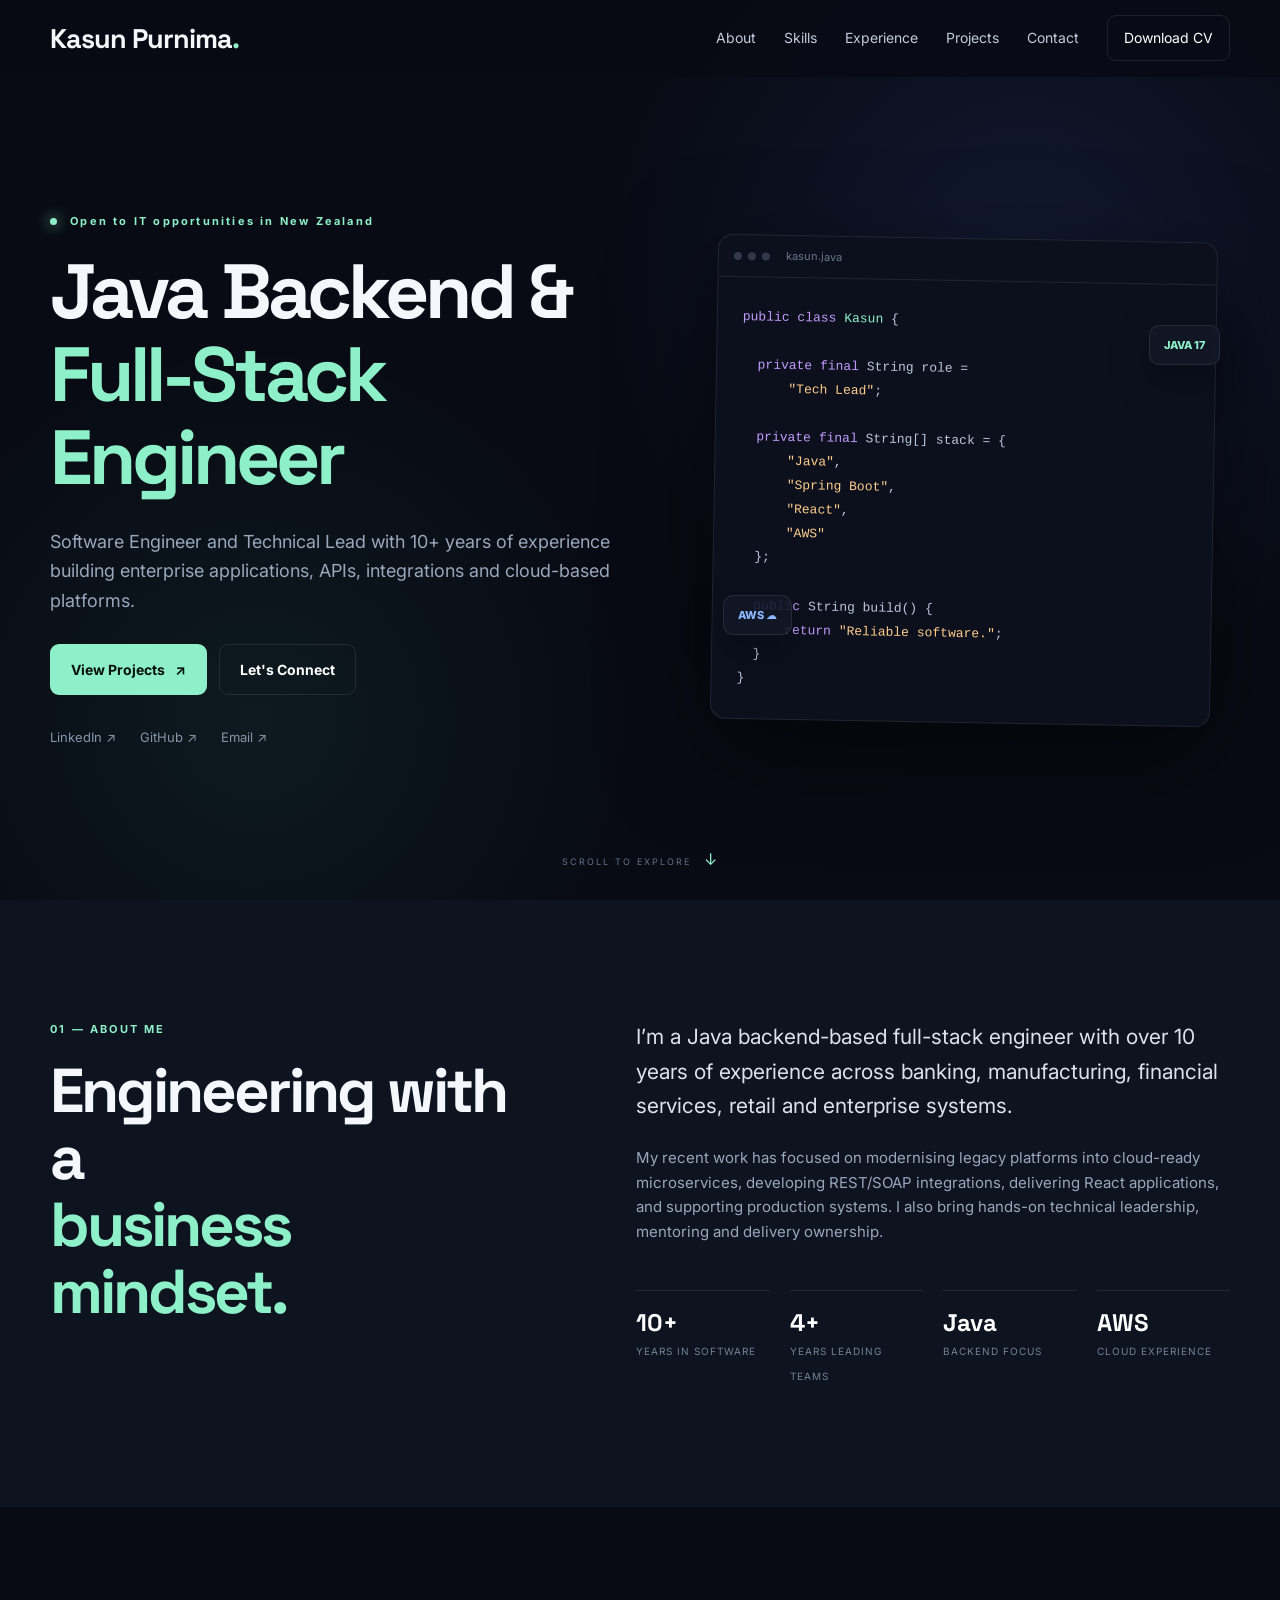
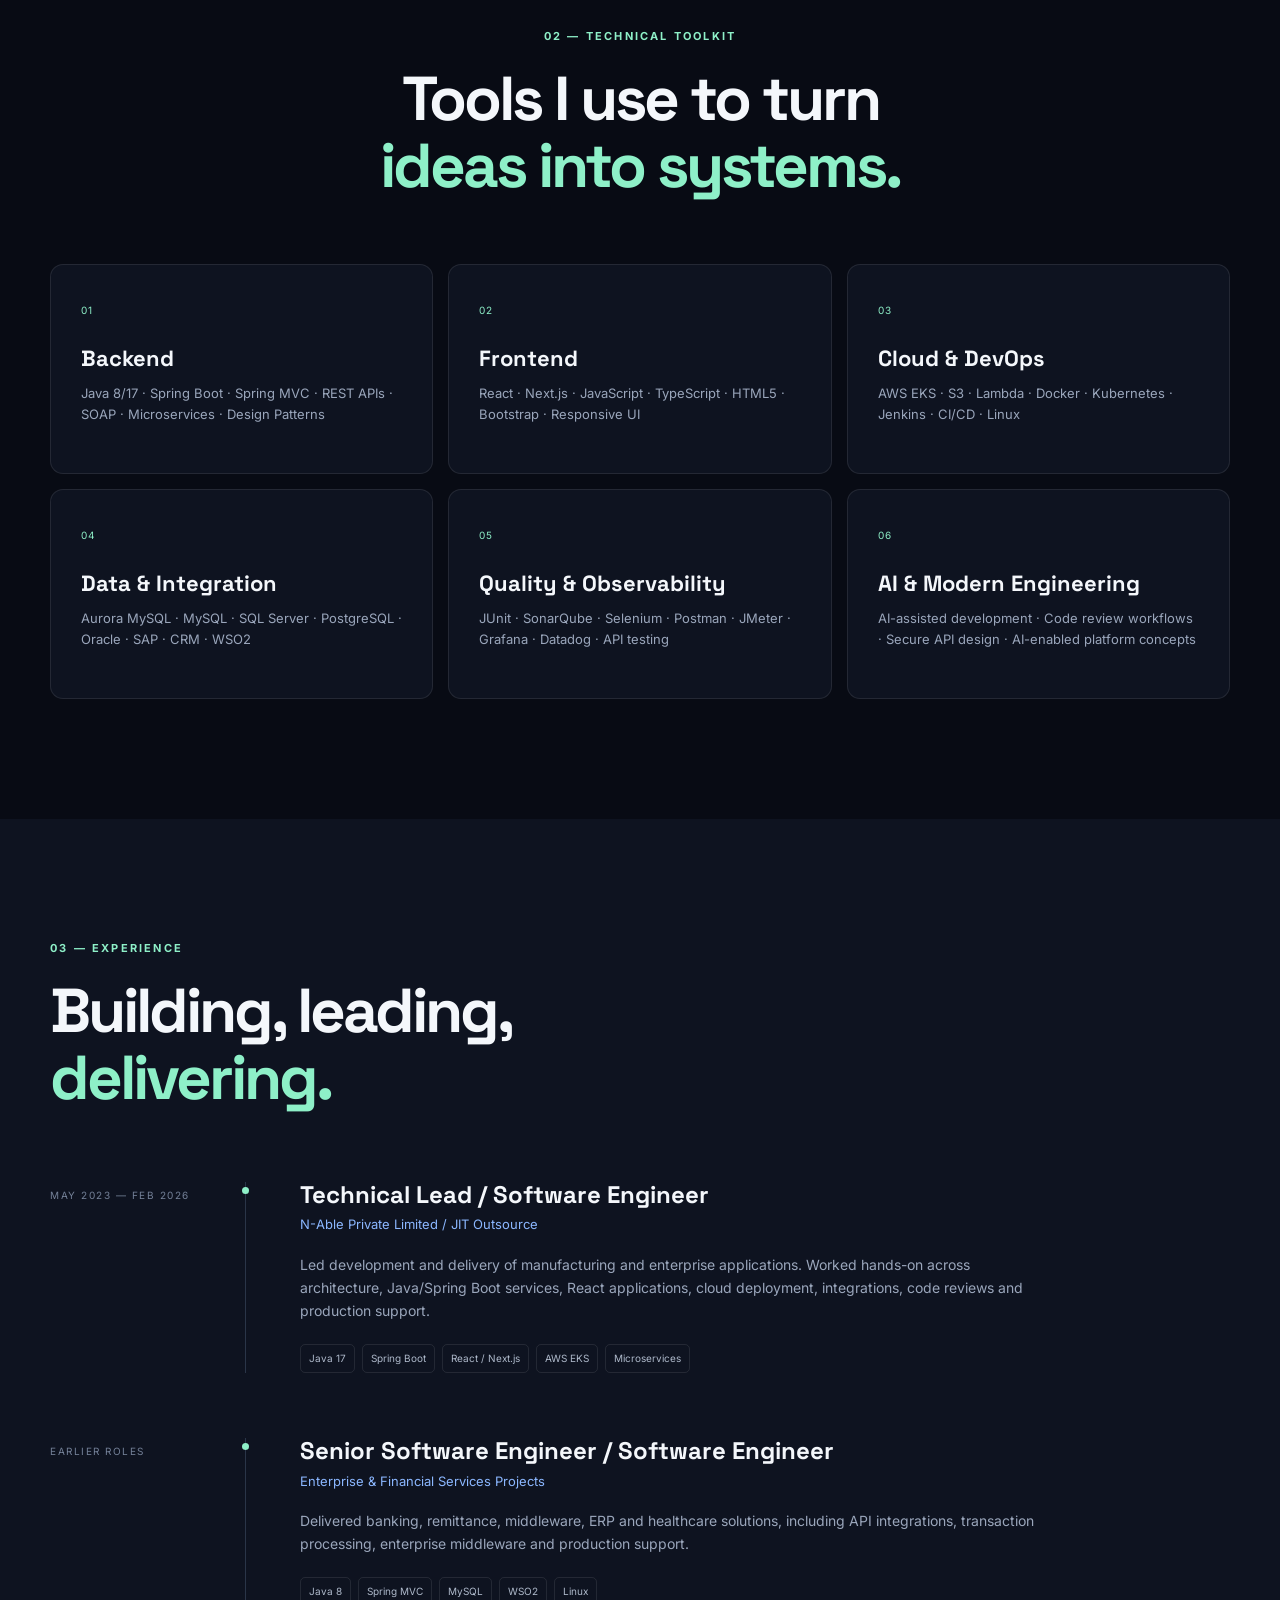
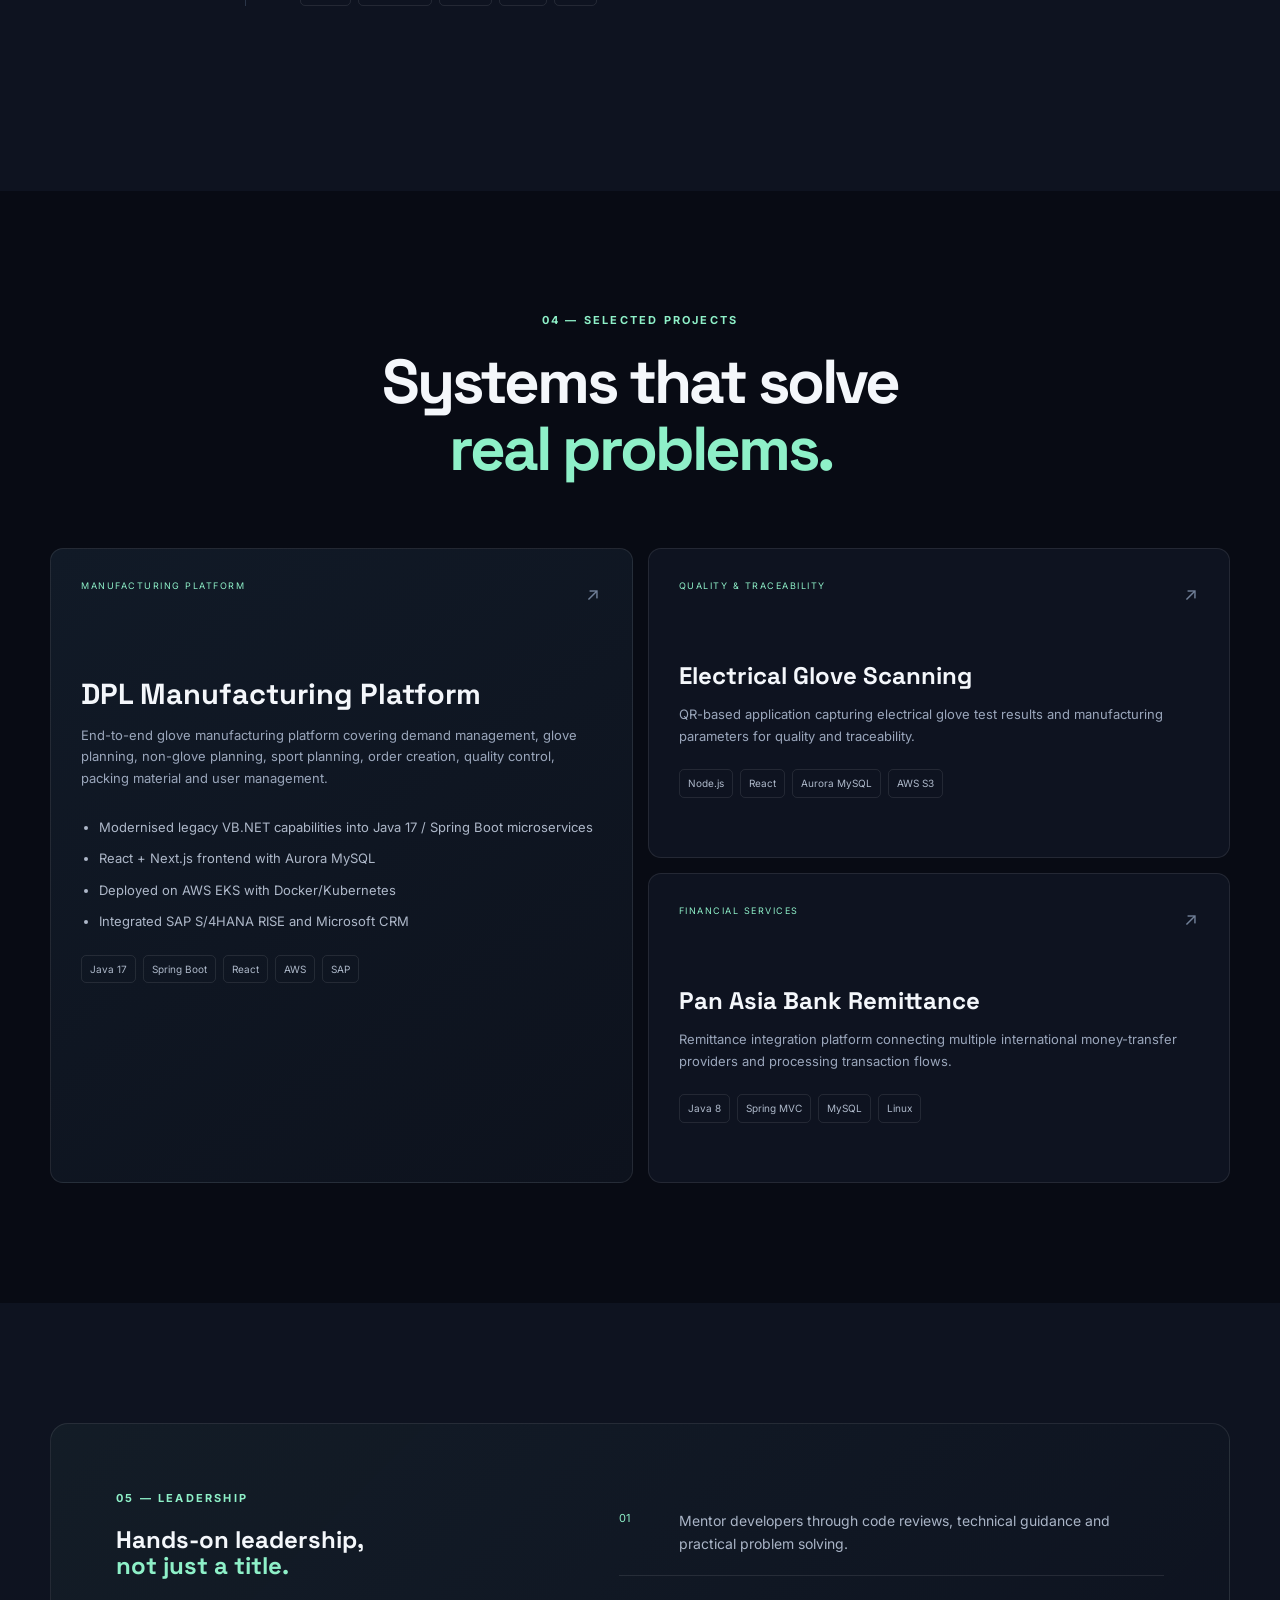
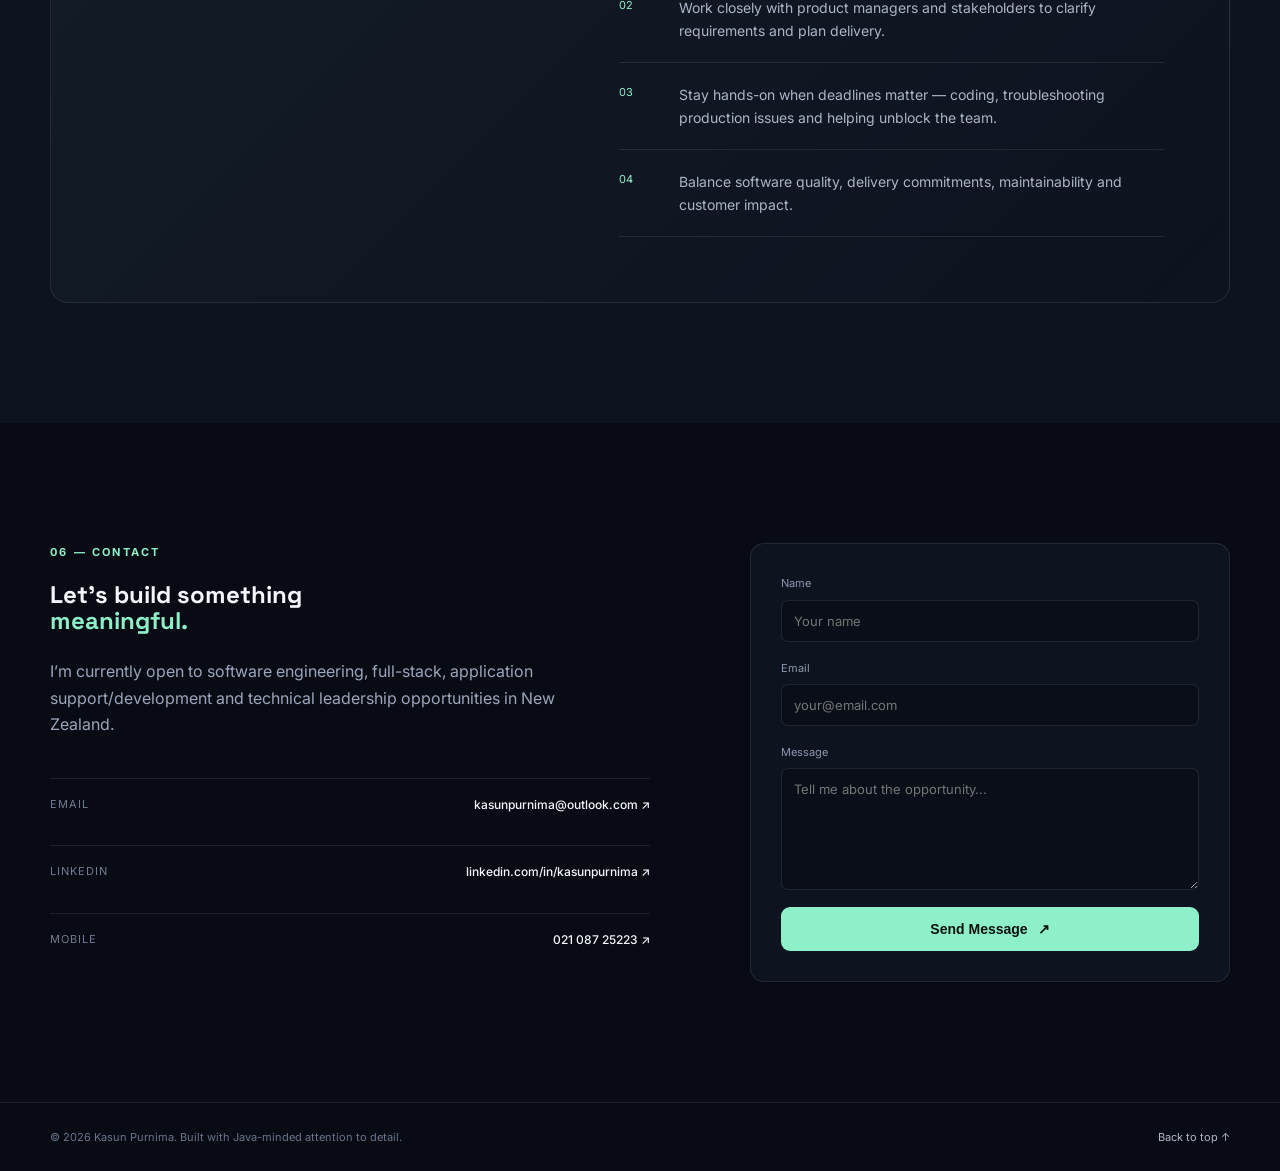
==== index.html @ 8b1c55a2 "Add files via upload" ====
<!DOCTYPE html>
<html lang="en">
<head>
  <meta charset="UTF-8">
  <meta name="viewport" content="width=device-width, initial-scale=1.0">
  <meta name="description" content="Kasun Purnima — Java Backend & Full-Stack Engineer and Technical Lead.">
  <meta name="theme-color" content="#0b1020">
  <title>Kasun Purnima | Java Backend & Full-Stack Engineer</title>
  <link rel="preconnect" href="https://fonts.googleapis.com">
  <link rel="preconnect" href="https://fonts.gstatic.com" crossorigin>
  <link href="https://fonts.googleapis.com/css2?family=Inter:wght@400;500;600;700;800&family=Space+Grotesk:wght@500;600;700&display=swap" rel="stylesheet">
  <link rel="stylesheet" href="style.css">
</head>
<body>
  <header class="site-header" id="top">
    <nav class="nav container">
      <a class="brand" href="#top">Kasun Purnima<span>.</span></a>
      <button class="menu-toggle" aria-label="Toggle navigation" aria-expanded="false">
        <span></span><span></span><span></span>
      </button>
      <div class="nav-links">
        <a href="#about">About</a>
        <a href="#skills">Skills</a>
        <a href="#experience">Experience</a>
        <a href="#projects">Projects</a>
        <a href="#contact">Contact</a>
        <a class="nav-cta" href="assets/Kasun-Purnima-CV.pdf" download>Download CV</a>
      </div>
    </nav>
  </header>

  <main>
    <section class="hero">
      <div class="hero-grid container">
        <div class="hero-copy reveal">
          <p class="eyebrow"><span class="status-dot"></span> Open to IT opportunities in New Zealand</p>
          <h1>Java Backend &amp;<br><span>Full-Stack Engineer</span></h1>
          <p class="hero-text">
            Software Engineer and Technical Lead with 10+ years of experience building
            enterprise applications, APIs, integrations and cloud-based platforms.
          </p>
          <div class="hero-actions">
            <a class="btn btn-primary" href="#projects">View Projects <span>↗</span></a>
            <a class="btn btn-secondary" href="#contact">Let's Connect</a>
          </div>
          <div class="hero-links">
            <a href="https://www.linkedin.com/in/kasunpurnima/" target="_blank" rel="noreferrer">LinkedIn ↗</a>
            <a href="https://github.com/" target="_blank" rel="noreferrer">GitHub ↗</a>
            <a href="mailto:YOUR_EMAIL@example.com">Email ↗</a>
          </div>
        </div>

        <div class="hero-card reveal">
          <div class="orb orb-one"></div><div class="orb orb-two"></div>
          <div class="code-window">
            <div class="window-bar"><i></i><i></i><i></i><span>kasun.java</span></div>
            <pre><code><span class="kw">public class</span> <span class="type">Kasun</span> {

  <span class="kw">private final</span> String role =
      <span class="str">"Tech Lead"</span>;

  <span class="kw">private final</span> String[] stack = {
      <span class="str">"Java"</span>,
      <span class="str">"Spring Boot"</span>,
      <span class="str">"React"</span>,
      <span class="str">"AWS"</span>
  };

  <span class="kw">public</span> String build() {
      <span class="kw">return</span> <span class="str">"Reliable software."</span>;
  }
}</code></pre>
          </div>
          <div class="floating-badge badge-java">JAVA 17</div>
          <div class="floating-badge badge-cloud">AWS ☁</div>
        </div>
      </div>
      <div class="scroll-hint">SCROLL TO EXPLORE <span>↓</span></div>
    </section>

    <section class="section about" id="about">
      <div class="container two-col">
        <div class="section-heading reveal">
          <p class="eyebrow">01 — ABOUT ME</p>
          <h2>Engineering with a<br><em>business mindset.</em></h2>
        </div>
        <div class="about-content reveal">
          <p class="lead">
            I’m a Java backend-based full-stack engineer with over 10 years of experience
            across banking, manufacturing, financial services, retail and enterprise systems.
          </p>
          <p>
            My recent work has focused on modernising legacy platforms into cloud-ready
            microservices, developing REST/SOAP integrations, delivering React applications,
            and supporting production systems. I also bring hands-on technical leadership,
            mentoring and delivery ownership.
          </p>
          <div class="stats">
            <div><strong>10+</strong><span>Years in Software</span></div>
            <div><strong>4+</strong><span>Years Leading Teams</span></div>
            <div><strong>Java</strong><span>Backend Focus</span></div>
            <div><strong>AWS</strong><span>Cloud Experience</span></div>
          </div>
        </div>
      </div>
    </section>

    <section class="section skills" id="skills">
      <div class="container">
        <div class="section-heading center reveal">
          <p class="eyebrow">02 — TECHNICAL TOOLKIT</p>
          <h2>Tools I use to turn<br><em>ideas into systems.</em></h2>
        </div>
        <div class="skill-grid">
          <article class="skill-card reveal"><span class="skill-number">01</span><h3>Backend</h3><p>Java 8/17 · Spring Boot · Spring MVC · REST APIs · SOAP · Microservices · Design Patterns</p></article>
          <article class="skill-card reveal"><span class="skill-number">02</span><h3>Frontend</h3><p>React · Next.js · JavaScript · TypeScript · HTML5 · Bootstrap · Responsive UI</p></article>
          <article class="skill-card reveal"><span class="skill-number">03</span><h3>Cloud &amp; DevOps</h3><p>AWS EKS · S3 · Lambda · Docker · Kubernetes · Jenkins · CI/CD · Linux</p></article>
          <article class="skill-card reveal"><span class="skill-number">04</span><h3>Data &amp; Integration</h3><p>Aurora MySQL · MySQL · SQL Server · PostgreSQL · Oracle · SAP · CRM · WSO2</p></article>
          <article class="skill-card reveal"><span class="skill-number">05</span><h3>Quality &amp; Observability</h3><p>JUnit · SonarQube · Selenium · Postman · JMeter · Grafana · Datadog · API testing</p></article>
          <article class="skill-card reveal"><span class="skill-number">06</span><h3>AI &amp; Modern Engineering</h3><p>AI-assisted development · Code review workflows · Secure API design · AI-enabled platform concepts</p></article>
        </div>
      </div>
    </section>

    <section class="section experience" id="experience">
      <div class="container">
        <div class="section-heading reveal">
          <p class="eyebrow">03 — EXPERIENCE</p>
          <h2>Building, leading,<br><em>delivering.</em></h2>
        </div>
        <div class="timeline">
          <article class="timeline-item reveal">
            <div class="timeline-date">MAY 2023 — FEB 2026</div>
            <div class="timeline-line"><span></span></div>
            <div class="timeline-body">
              <h3>Technical Lead / Software Engineer</h3><p class="company">N-Able Private Limited / JIT Outsource</p>
              <p>Led development and delivery of manufacturing and enterprise applications. Worked hands-on across architecture, Java/Spring Boot services, React applications, cloud deployment, integrations, code reviews and production support.</p>
              <div class="tags"><span>Java 17</span><span>Spring Boot</span><span>React / Next.js</span><span>AWS EKS</span><span>Microservices</span></div>
            </div>
          </article>
          <article class="timeline-item reveal">
            <div class="timeline-date">EARLIER ROLES</div>
            <div class="timeline-line"><span></span></div>
            <div class="timeline-body">
              <h3>Senior Software Engineer / Software Engineer</h3><p class="company">Enterprise &amp; Financial Services Projects</p>
              <p>Delivered banking, remittance, middleware, ERP and healthcare solutions, including API integrations, transaction processing, enterprise middleware and production support.</p>
              <div class="tags"><span>Java 8</span><span>Spring MVC</span><span>MySQL</span><span>WSO2</span><span>Linux</span></div>
            </div>
          </article>
        </div>
      </div>
    </section>

    <section class="section projects" id="projects">
      <div class="container">
        <div class="section-heading center reveal">
          <p class="eyebrow">04 — SELECTED PROJECTS</p>
          <h2>Systems that solve<br><em>real problems.</em></h2>
        </div>
        <div class="project-grid">
          <article class="project-card featured reveal">
            <div class="project-top"><span class="project-type">MANUFACTURING PLATFORM</span><span class="project-arrow">↗</span></div>
            <h3>DPL Manufacturing Platform</h3>
            <p>End-to-end glove manufacturing platform covering demand management, glove planning, non-glove planning, sport planning, order creation, quality control, packing material and user management.</p>
            <ul><li>Modernised legacy VB.NET capabilities into Java 17 / Spring Boot microservices</li><li>React + Next.js frontend with Aurora MySQL</li><li>Deployed on AWS EKS with Docker/Kubernetes</li><li>Integrated SAP S/4HANA RISE and Microsoft CRM</li></ul>
            <div class="tags"><span>Java 17</span><span>Spring Boot</span><span>React</span><span>AWS</span><span>SAP</span></div>
          </article>
         <article class="project-card reveal">
            <div class="project-top"><span class="project-type">QUALITY &amp; TRACEABILITY</span><span class="project-arrow">↗</span></div>
            <h3>Electrical Glove Scanning</h3>
            <p>QR-based application capturing electrical glove test results and manufacturing parameters for quality and traceability.</p>
            <div class="tags"><span>Node.js</span><span>React</span><span>Aurora MySQL</span><span>AWS S3</span></div>
          </article>
          <article class="project-card reveal">
            <div class="project-top"><span class="project-type">FINANCIAL SERVICES</span><span class="project-arrow">↗</span></div>
            <h3>Pan Asia Bank Remittance</h3>
            <p>Remittance integration platform connecting multiple international money-transfer providers and processing transaction flows.</p>
            <div class="tags"><span>Java 8</span><span>Spring MVC</span><span>MySQL</span><span>Linux</span></div>
          </article>
          
        </div>
      </div>
    </section>

    <section class="section leadership">
      <div class="container leadership-box reveal">
        <div><p class="eyebrow">05 — LEADERSHIP</p><h2>Hands-on leadership,<br><em>not just a title.</em></h2></div>
        <div class="leadership-list">
          <div><span>01</span><p>Mentor developers through code reviews, technical guidance and practical problem solving.</p></div>
          <div><span>02</span><p>Work closely with product managers and stakeholders to clarify requirements and plan delivery.</p></div>
          <div><span>03</span><p>Stay hands-on when deadlines matter — coding, troubleshooting production issues and helping unblock the team.</p></div>
          <div><span>04</span><p>Balance software quality, delivery commitments, maintainability and customer impact.</p></div>
        </div>
      </div>
    </section>

    <section class="section contact" id="contact">
      <div class="container contact-grid">
        <div class="contact-copy reveal">
          <p class="eyebrow">06 — CONTACT</p>
          <h2>Let’s build something<br><em>meaningful.</em></h2>
          <p>I’m currently open to software engineering, full-stack, application support/development and technical leadership opportunities in New Zealand.</p>
          <div class="contact-links">
            <a href="mailto:YOUR_EMAIL@example.com"><span>Email</span><strong>kasunpurnima@outlook.com ↗</strong></a>
            <a href="https://www.linkedin.com/in/kasunpurnima/" target="_blank" rel="noreferrer"><span>LinkedIn</span><strong>linkedin.com/in/kasunpurnima ↗</strong></a>
          <a href="tel:+642108725223" rel="noreferrer">
  <span>Mobile</span>
  <strong>021 087 25223 ↗</strong>
</a>
          </div>
        </div>
        <form class="contact-form reveal" action="mailto:YOUR_EMAIL@example.com" method="post" enctype="text/plain">
          <label>Name<input type="text" name="name" placeholder="Your name" required></label>
          <label>Email<input type="email" name="email" placeholder="your@email.com" required></label>
          <label>Message<textarea name="message" rows="6" placeholder="Tell me about the opportunity..." required></textarea></label>
          <button class="btn btn-primary" type="submit">Send Message <span>↗</span></button>
        </form>
      </div>
    </section>
  </main>

  <footer>
    <div class="container footer-inner">
      <p>© <span id="year"></span> Kasun Purnima. Built with Java-minded attention to detail.</p>
      <a href="#top">Back to top ↑</a>
    </div>
  </footer>
  <script src="script.js"></script>
</body>
</html>
---- style.css ----
*{box-sizing:border-box;margin:0;padding:0}
:root{--bg:#080b14;--surface:#0e1320;--surface2:#121827;--text:#f4f7fb;--muted:#9aa6bb;--line:rgba(255,255,255,.09);--accent:#8ef0c8;--accent2:#8bb7ff;--max:1180px}
html{scroll-behavior:smooth}
body{font-family:Inter,system-ui,sans-serif;background:var(--bg);color:var(--text);line-height:1.65}
a{color:inherit;text-decoration:none}.container{width:min(var(--max),calc(100% - 48px));margin:auto}
.site-header{position:fixed;top:0;width:100%;z-index:50;background:rgba(8,11,20,.78);backdrop-filter:blur(18px);border-bottom:1px solid transparent;transition:.3s}
.site-header.scrolled{border-color:var(--line)}
.nav{height:76px;display:flex;align-items:center;justify-content:space-between}.brand{font:700 27px "Space Grotesk";letter-spacing:-1px}.brand span{color:var(--accent)}
.nav-links{display:flex;gap:28px;align-items:center;font-size:14px;color:#c4ccda}.nav-links a{transition:.2s}.nav-links a:hover{color:var(--accent)}
.nav-cta{padding:10px 16px;border:1px solid var(--line);border-radius:9px!important;color:#fff!important}.nav-cta:hover{border-color:var(--accent);background:rgba(142,240,200,.07)}
.menu-toggle{display:none;background:none;border:0}.menu-toggle span{display:block;width:25px;height:2px;background:#fff;margin:5px}
.hero{min-height:100vh;display:flex;align-items:center;padding:130px 0 70px;position:relative;overflow:hidden;background:radial-gradient(circle at 80% 30%,rgba(85,125,255,.12),transparent 35%),radial-gradient(circle at 20% 80%,rgba(80,230,180,.07),transparent 30%)}
.hero-grid{display:grid;grid-template-columns:1.05fr .95fr;gap:60px;align-items:center}.eyebrow{font-size:11px;font-weight:700;letter-spacing:2.2px;color:var(--accent);margin-bottom:20px}.status-dot{display:inline-block;width:7px;height:7px;background:var(--accent);border-radius:50%;margin-right:8px;box-shadow:0 0 14px var(--accent)}
h1,h2,h3{font-family:"Space Grotesk",sans-serif;line-height:1.08}h1{font-size:clamp(45px,6vw,78px);letter-spacing:-4px}h1 span,h2 em{font-style:normal;color:var(--accent)}
.hero-text{font-size:18px;color:var(--muted);max-width:650px;margin:28px 0}.hero-actions{display:flex;gap:12px;flex-wrap:wrap}.btn{display:inline-flex;align-items:center;justify-content:center;gap:10px;padding:13px 20px;border-radius:9px;font-weight:700;font-size:14px;border:1px solid transparent;cursor:pointer}.btn-primary{background:var(--accent);color:#07110e}.btn-primary:hover{transform:translateY(-2px);box-shadow:0 10px 35px rgba(142,240,200,.16)}.btn-secondary{border-color:var(--line);color:#fff}.btn-secondary:hover{border-color:#63718a}.hero-links{display:flex;gap:24px;margin-top:32px;font-size:13px;color:#8793a8}.hero-links a:hover{color:var(--accent)}
.hero-card{height:520px;position:relative;display:flex;align-items:center;justify-content:center}.code-window{width:min(500px,100%);background:#0b101c;border:1px solid var(--line);border-radius:15px;box-shadow:0 30px 100px rgba(0,0,0,.5);overflow:hidden;transform:rotate(1deg)}.window-bar{height:42px;border-bottom:1px solid var(--line);display:flex;align-items:center;padding:0 15px;gap:6px;color:#68758c;font-size:11px}.window-bar i{width:8px;height:8px;border-radius:50%;background:#30394b}.window-bar span{margin-left:10px}.code-window pre{padding:28px 25px;overflow:auto;font:13px/1.85 "SFMono-Regular",Consolas,monospace;color:#bbc7d9}.kw{color:#c49aff}.type{color:#8ef0c8}.str{color:#ffcc8b}.floating-badge{position:absolute;background:rgba(18,24,39,.9);border:1px solid var(--line);padding:10px 14px;border-radius:10px;font-size:11px;font-weight:800;box-shadow:0 15px 40px rgba(0,0,0,.3)}.badge-java{top:105px;right:10px;color:var(--accent)}.badge-cloud{bottom:105px;left:25px;color:var(--accent2)}
.scroll-hint{position:absolute;bottom:28px;left:50%;transform:translateX(-50%);font-size:9px;letter-spacing:2px;color:#647087}.scroll-hint span{color:var(--accent);font-size:16px;margin-left:8px}
.section{padding:120px 0}.about{background:var(--surface)}.two-col{display:grid;grid-template-columns:.9fr 1.1fr;gap:100px}.section-heading h2{font-size:clamp(38px,5vw,62px);letter-spacing:-3px}.section-heading h2 em{color:var(--accent)}.center{text-align:center;margin-bottom:65px}.about-content{color:var(--muted);font-size:15px}.about-content .lead{font-size:21px;color:#dce2ec;margin-bottom:22px}.stats{display:grid;grid-template-columns:repeat(4,1fr);gap:20px;margin-top:45px}.stats div{border-top:1px solid var(--line);padding-top:16px}.stats strong{display:block;color:#fff;font:700 24px "Space Grotesk"}.stats span{font-size:10px;text-transform:uppercase;letter-spacing:1px;color:#738096}
.skill-grid{display:grid;grid-template-columns:repeat(3,1fr);gap:15px}.skill-card{background:var(--surface);border:1px solid var(--line);border-radius:13px;padding:30px;min-height:210px;transition:.3s}.skill-card:hover{transform:translateY(-5px);border-color:rgba(142,240,200,.3)}.skill-number{font-size:10px;color:var(--accent);letter-spacing:1px}.skill-card h3{font-size:22px;margin:25px 0 12px}.skill-card p{font-size:13px;color:var(--muted)}
.experience{background:var(--surface)}.timeline{margin-top:70px}.timeline-item{display:grid;grid-template-columns:170px 30px 1fr;gap:25px;padding-bottom:65px}.timeline-date{font-size:10px;letter-spacing:1.5px;color:#748198;padding-top:5px}.timeline-line{border-left:1px solid #2a3548;position:relative}.timeline-line span{position:absolute;left:-4px;top:5px;width:7px;height:7px;border-radius:50%;background:var(--accent)}.timeline-body h3{font-size:24px}.company{color:var(--accent2);font-size:13px;margin:7px 0 17px}.timeline-body>p:not(.company){color:var(--muted);font-size:14px;max-width:750px}.tags{display:flex;flex-wrap:wrap;gap:7px;margin-top:22px}.tags span{font-size:10px;color:#aeb9ca;border:1px solid var(--line);border-radius:5px;padding:5px 8px}
.project-grid{display:grid;grid-template-columns:1fr 1fr;gap:15px}.project-card{background:var(--surface);border:1px solid var(--line);border-radius:13px;padding:30px;min-height:310px;transition:.3s}.project-card:hover{transform:translateY(-4px);border-color:rgba(142,240,200,.28)}.project-card.featured{grid-row:span 2;min-height:635px;background:linear-gradient(145deg,#111a27,#0d121d)}.project-top{display:flex;justify-content:space-between;font-size:9px;letter-spacing:1.5px;color:var(--accent)}.project-arrow{font-size:18px;color:#718098}.project-card h3{font-size:29px;margin:70px 0 15px}.project-card:not(.featured) h3{margin-top:55px;font-size:24px}.project-card p{font-size:13px;color:var(--muted)}.project-card ul{margin:28px 0 0 18px;color:#aeb8c9;font-size:13px}.project-card li{margin:10px 0}
.leadership{background:var(--surface)}.leadership-box{display:grid;grid-template-columns:.85fr 1.15fr;gap:100px;border:1px solid var(--line);border-radius:18px;padding:65px;background:linear-gradient(135deg,rgba(142,240,200,.045),transparent)}.leadership-list>div{display:grid;grid-template-columns:40px 1fr;gap:20px;padding:20px 0;border-bottom:1px solid var(--line)}.leadership-list span{color:var(--accent);font-size:11px}.leadership-list p{color:#aab5c7;font-size:14px}
.contact-grid{display:grid;grid-template-columns:1fr .8fr;gap:100px}.contact-copy>p:not(.eyebrow){color:var(--muted);max-width:540px;margin:25px 0 40px}.contact-links{display:grid;gap:15px}.contact-links a{border-top:1px solid var(--line);padding:16px 0;display:flex;justify-content:space-between;gap:20px}.contact-links span{font-size:11px;color:#6f7b90;text-transform:uppercase;letter-spacing:1px}.contact-links strong{font-size:12px;font-weight:500}.contact-form{background:var(--surface);border:1px solid var(--line);padding:30px;border-radius:14px}.contact-form label{display:block;font-size:11px;color:#8b97ab;margin-bottom:17px}.contact-form input,.contact-form textarea{display:block;width:100%;margin-top:7px;background:#090e18;border:1px solid var(--line);border-radius:7px;padding:12px;color:#fff;font:13px Inter;outline:none}.contact-form input:focus,.contact-form textarea:focus{border-color:var(--accent)}.contact-form textarea{resize:vertical}.contact-form .btn{width:100%}
footer{border-top:1px solid var(--line);padding:25px 0;color:#68758b;font-size:11px}.footer-inner{display:flex;justify-content:space-between}.footer-inner a{color:#aeb8c9}.footer-inner a:hover{color:var(--accent)}
.reveal{opacity:0;transform:translateY(18px);transition:opacity .7s ease,transform .7s ease}.reveal.visible{opacity:1;transform:none}
@media(max-width:900px){.nav-links{gap:16px}.hero-grid,.two-col,.contact-grid,.leadership-box{grid-template-columns:1fr;gap:45px}.hero-card{height:430px}.stats{grid-template-columns:repeat(2,1fr)}.skill-grid{grid-template-columns:1fr 1fr}.leadership-box{padding:40px}.contact-grid{gap:55px}}
@media(max-width:700px){.container{width:min(var(--max),calc(100% - 30px))}.nav{height:68px}.menu-toggle{display:block}.nav-links{display:none;position:absolute;top:68px;left:15px;right:15px;background:#0d1320;border:1px solid var(--line);border-radius:10px;padding:15px;flex-direction:column;align-items:stretch;gap:5px}.nav-links.open{display:flex}.nav-links a{padding:11px}.nav-cta{text-align:center}.hero{padding-top:110px}.hero-grid{grid-template-columns:1fr}.hero-card{height:350px}.code-window pre{font-size:11px}.badge-java{top:45px;right:0}.badge-cloud{bottom:35px;left:0}h1{letter-spacing:-2.5px}.section{padding:85px 0}.skill-grid,.project-grid{grid-template-columns:1fr}.project-card.featured{grid-row:auto;min-height:auto}.timeline-item{grid-template-columns:1fr;gap:12px}.timeline-line{display:none}.timeline-date{padding:0}.stats{gap:15px}.contact-links a{display:block}.contact-links strong{display:block;margin-top:5px}.footer-inner{gap:20px;flex-direction:column}}
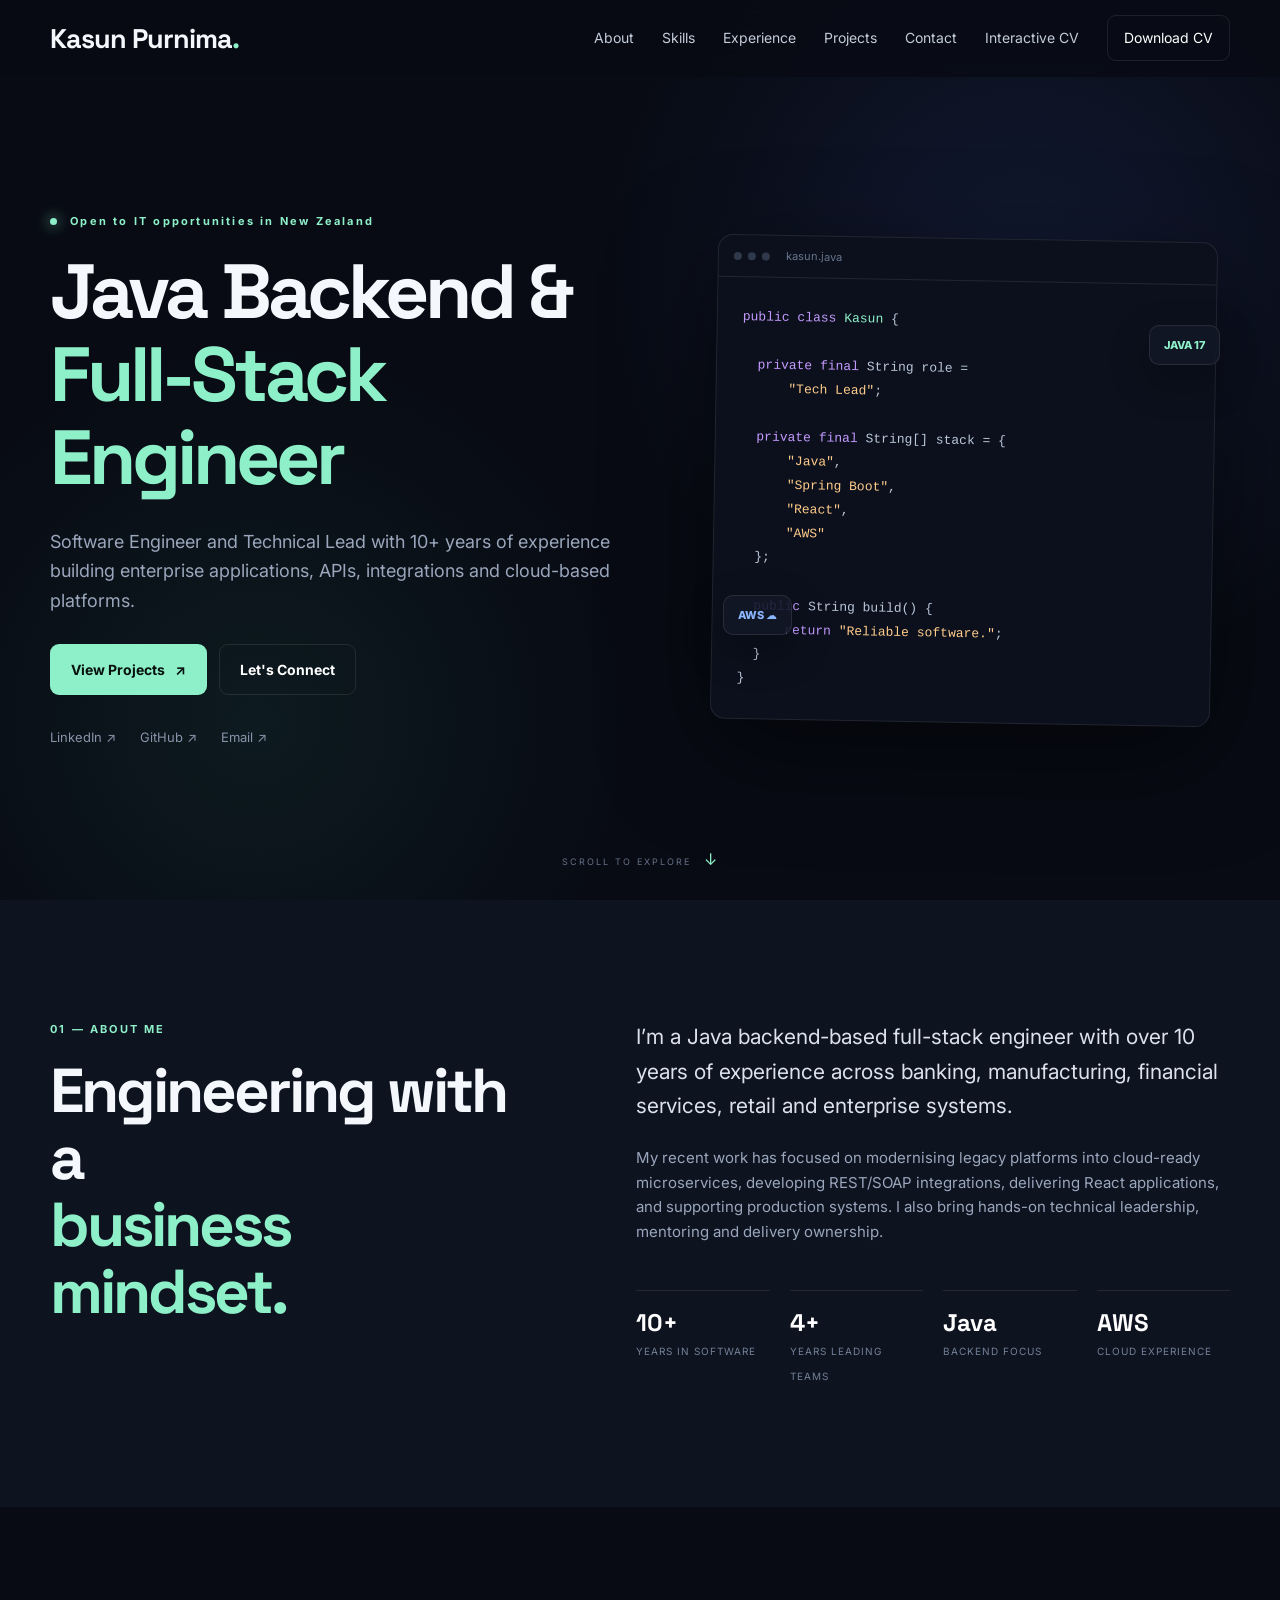
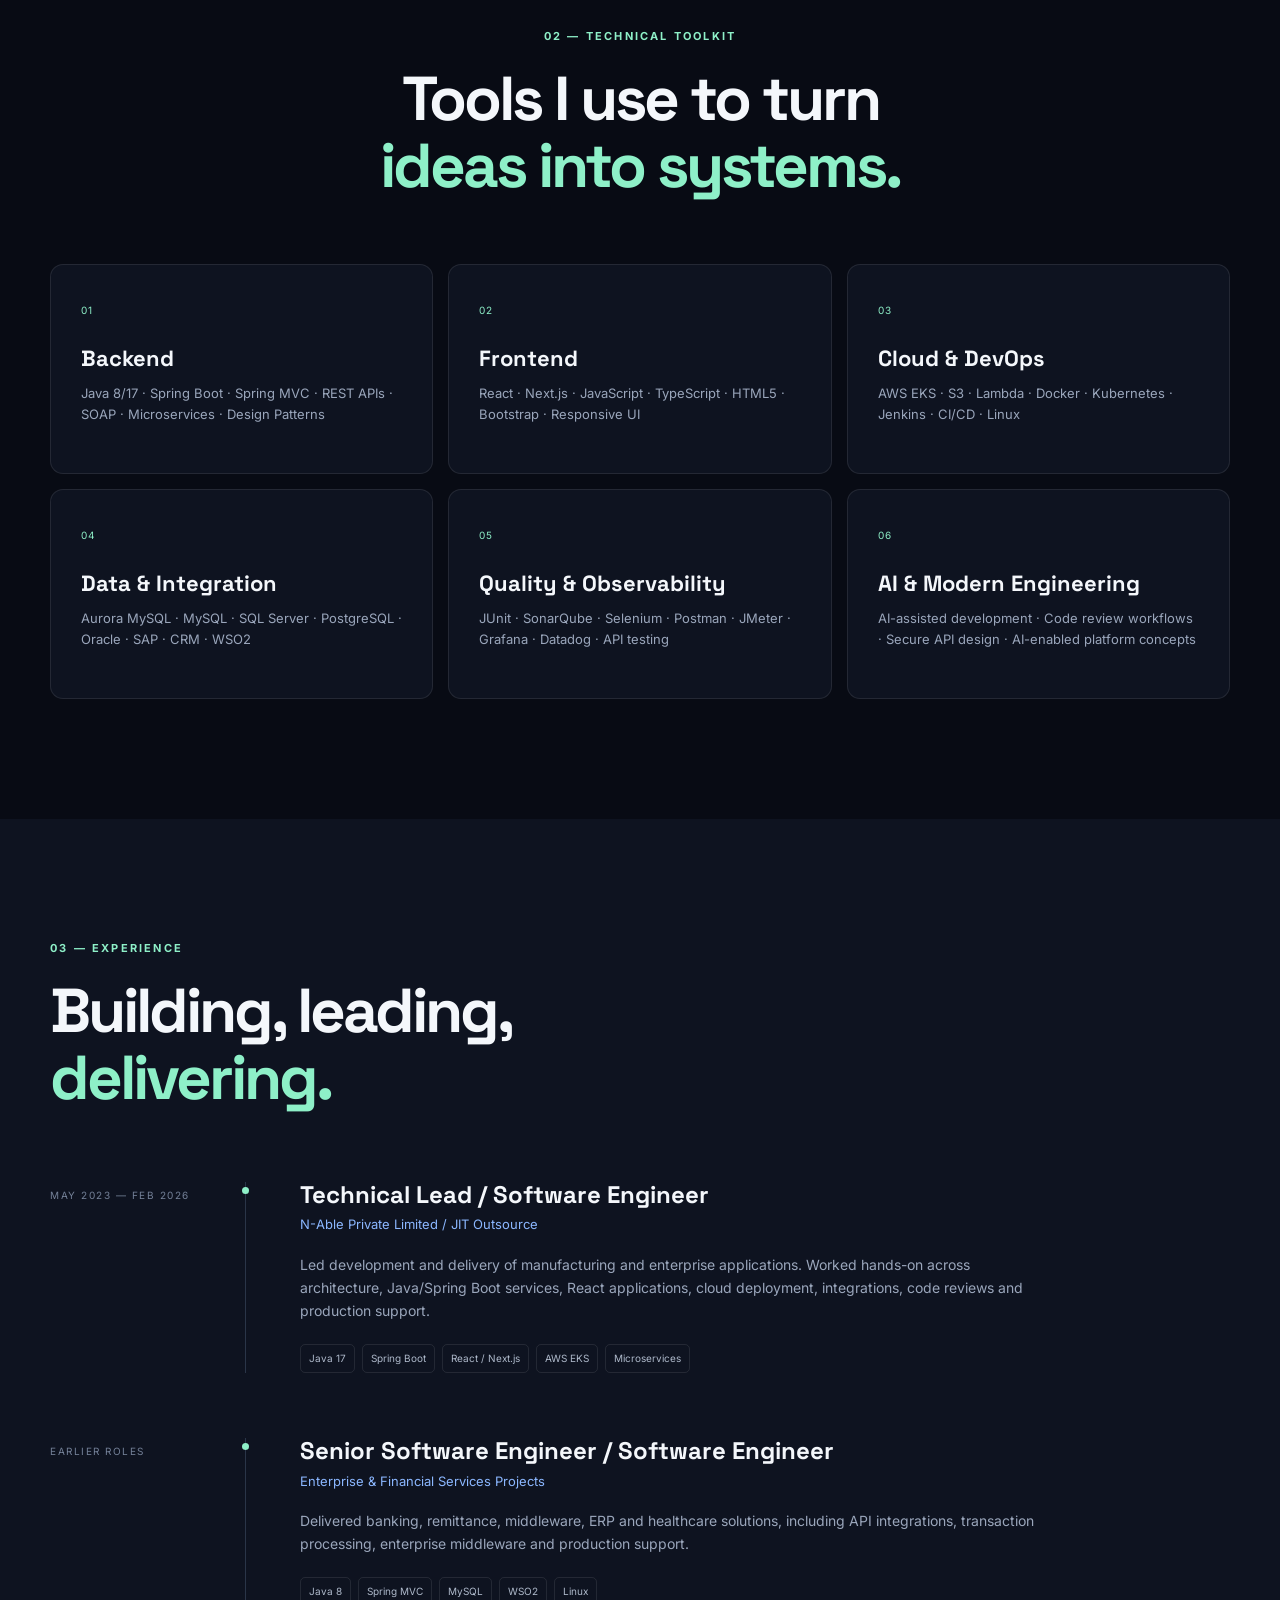
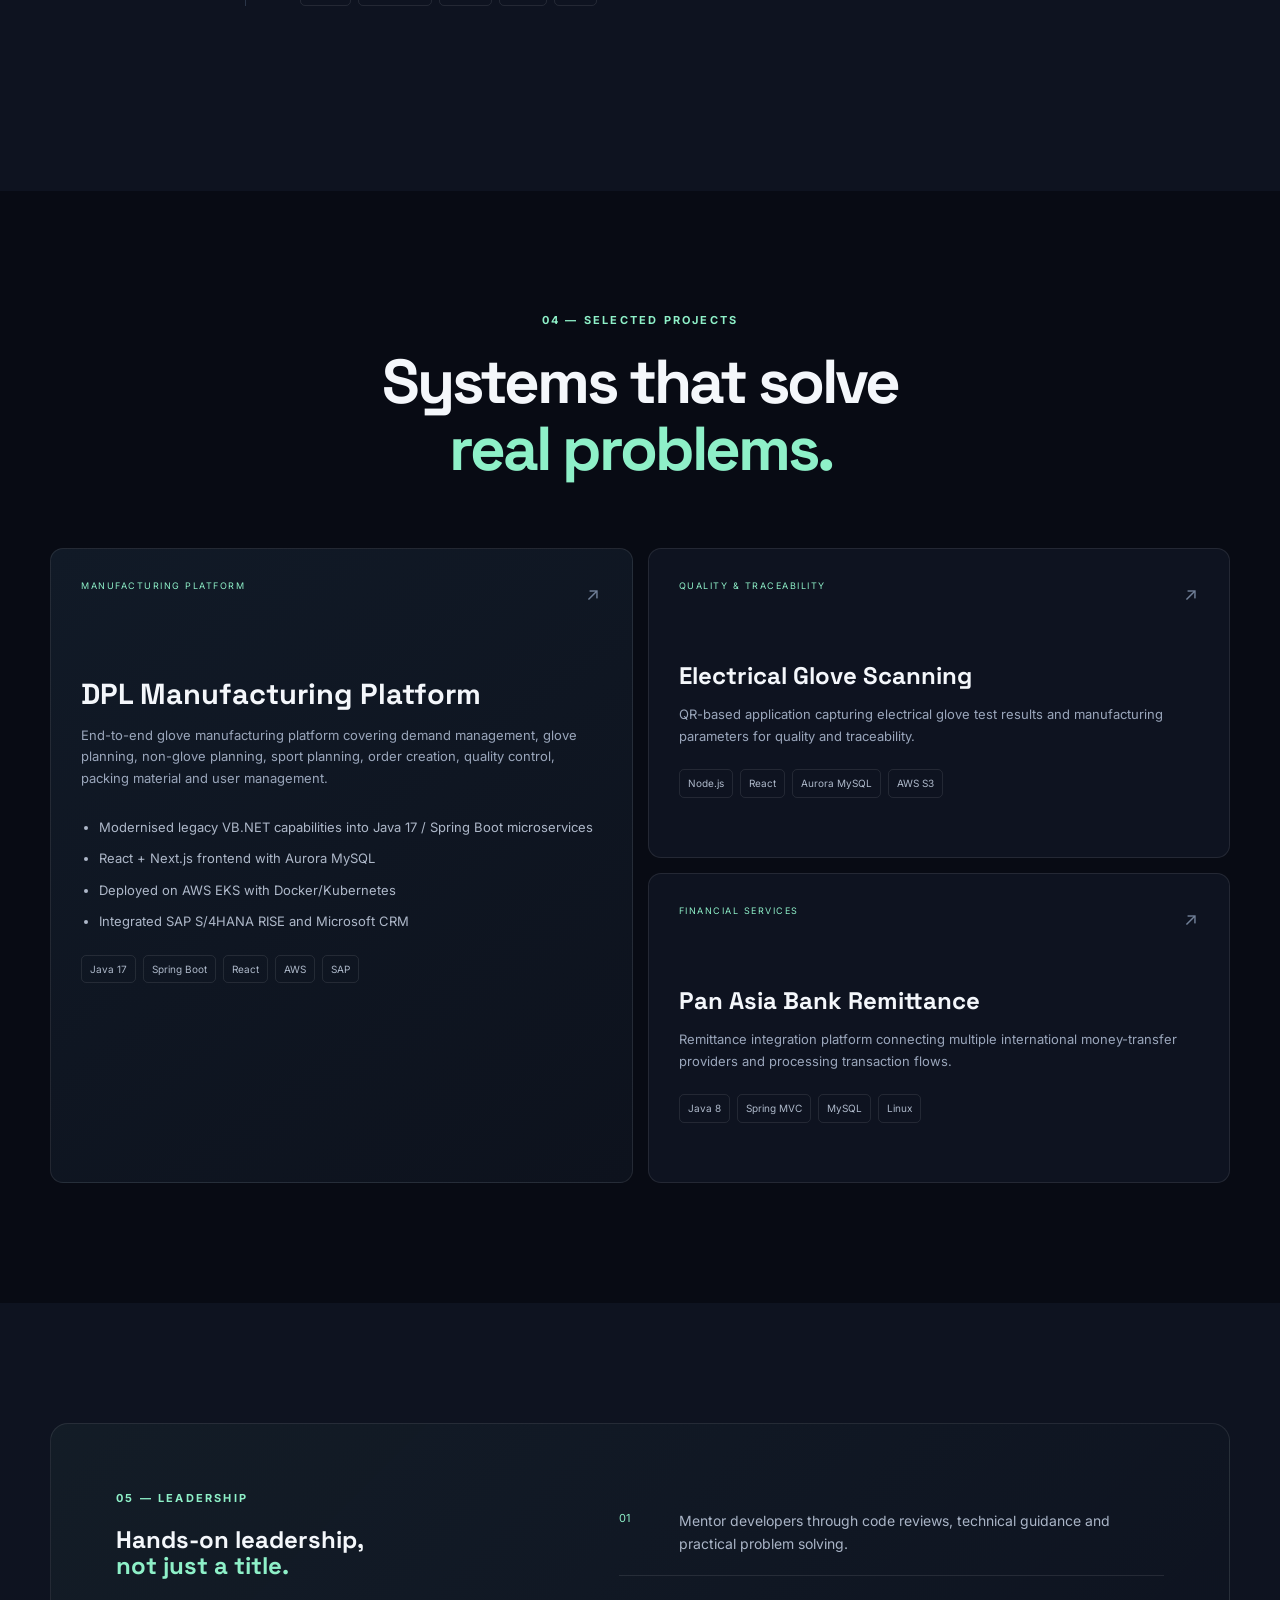
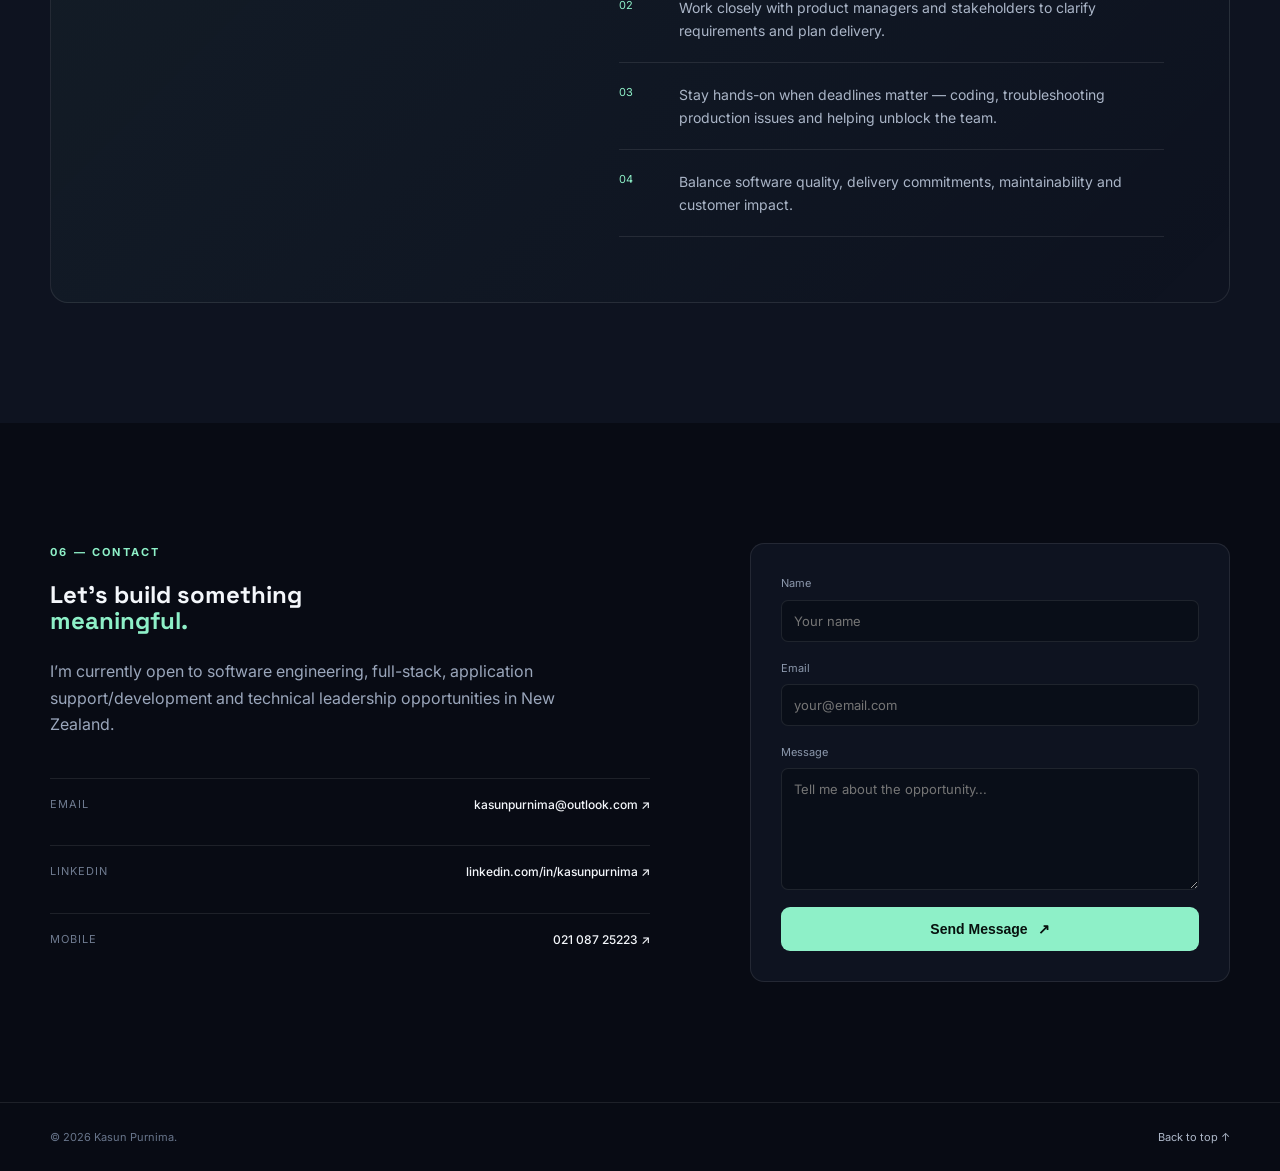
==== commit a5f4a248: "Add files via upload" ====
--- a/index.html
+++ b/index.html
@@ -5,7 +5,8 @@
   <meta name="viewport" content="width=device-width, initial-scale=1.0">
   <meta name="description" content="Kasun Purnima — Java Backend & Full-Stack Engineer and Technical Lead.">
   <meta name="theme-color" content="#0b1020">
-  <title>Kasun Purnima | Java Backend & Full-Stack Engineer</title>
+  <title>Kasun Purnima | Tech Lead</title>
+  <link rel="icon" type="image/png" href="assets/favicon.png">
   <link rel="preconnect" href="https://fonts.googleapis.com">
   <link rel="preconnect" href="https://fonts.gstatic.com" crossorigin>
   <link href="https://fonts.googleapis.com/css2?family=Inter:wght@400;500;600;700;800&family=Space+Grotesk:wght@500;600;700&display=swap" rel="stylesheet">
@@ -24,6 +25,7 @@
         <a href="#experience">Experience</a>
         <a href="#projects">Projects</a>
         <a href="#contact">Contact</a>
+		<a href="https://canva.link/jlwy9qj548yok9u" target="_blank" >Interactive CV</a>
         <a class="nav-cta" href="assets/Kasun-Purnima-CV.pdf" download>Download CV</a>
       </div>
     </nav>
@@ -221,7 +223,7 @@
 
   <footer>
     <div class="container footer-inner">
-      <p>© <span id="year"></span> Kasun Purnima. Built with Java-minded attention to detail.</p>
+      <p>© <span id="year"></span> Kasun Purnima.</p>
       <a href="#top">Back to top ↑</a>
     </div>
   </footer>
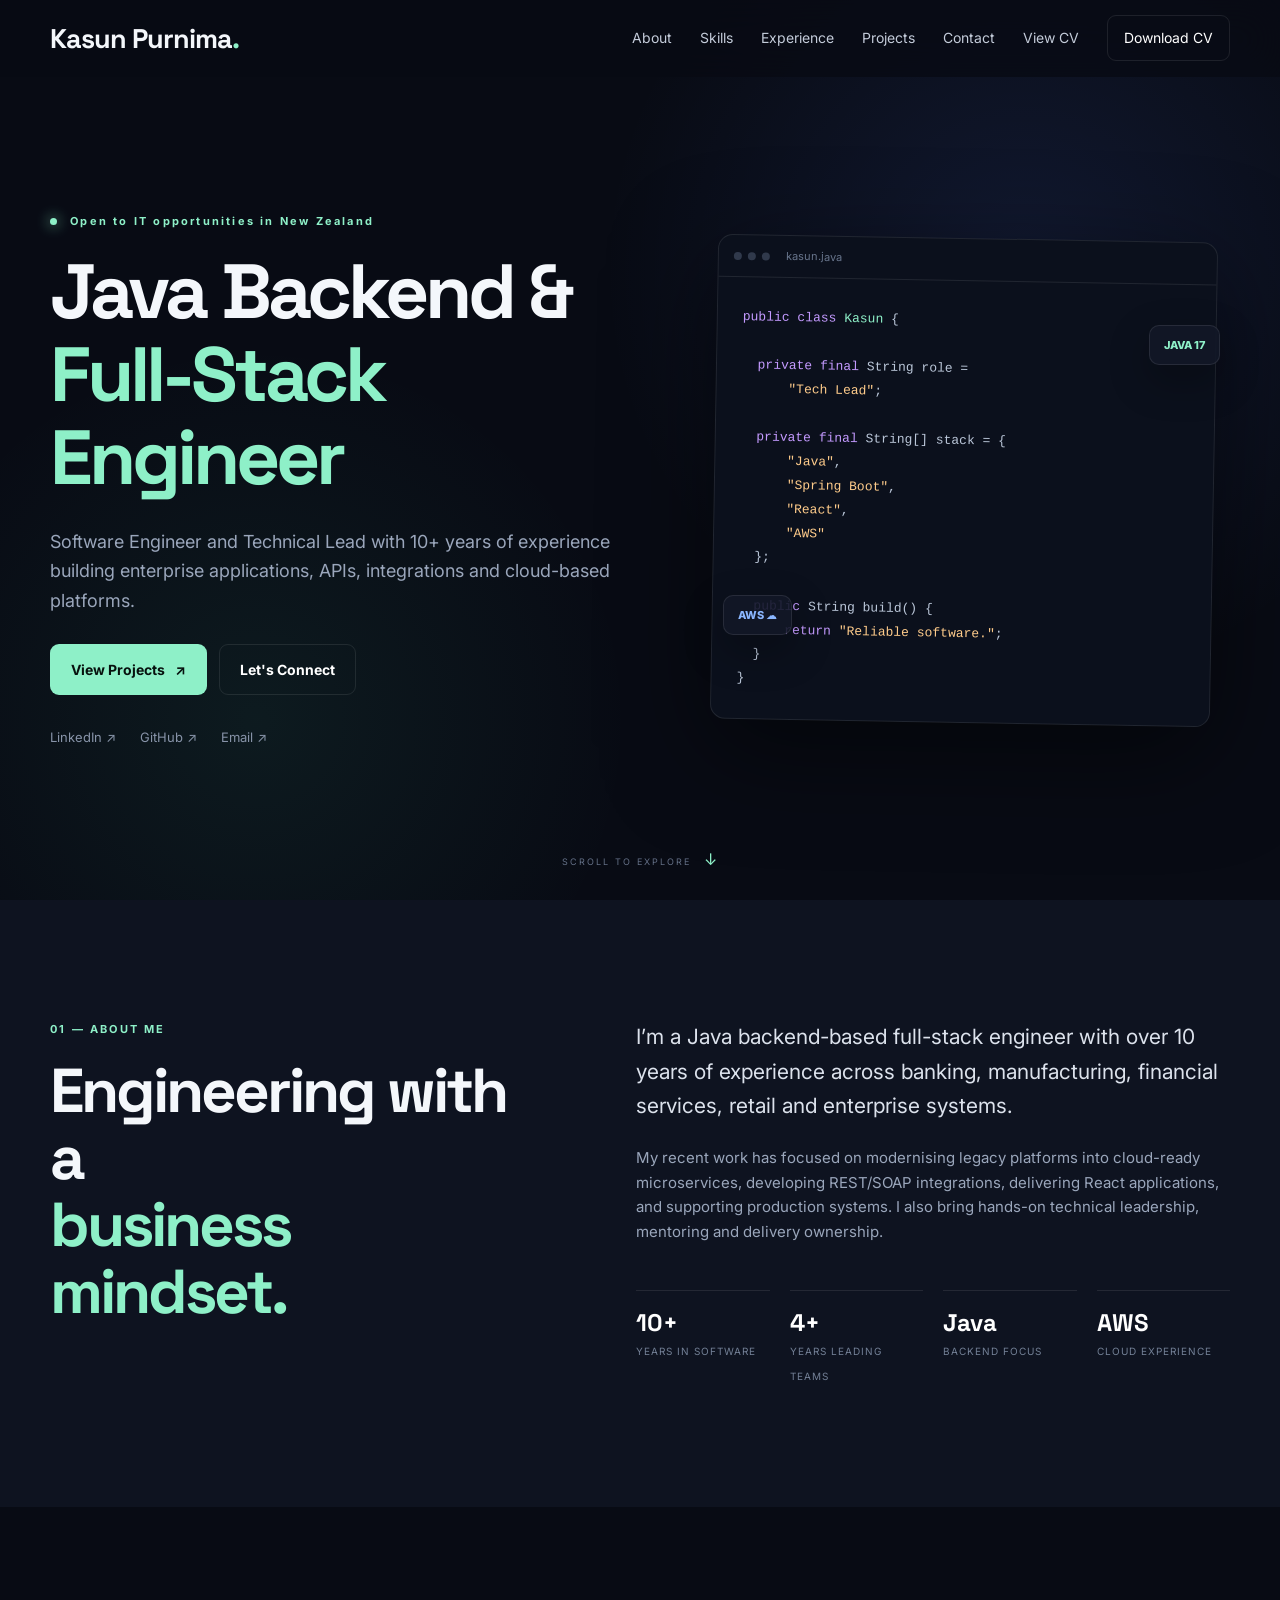
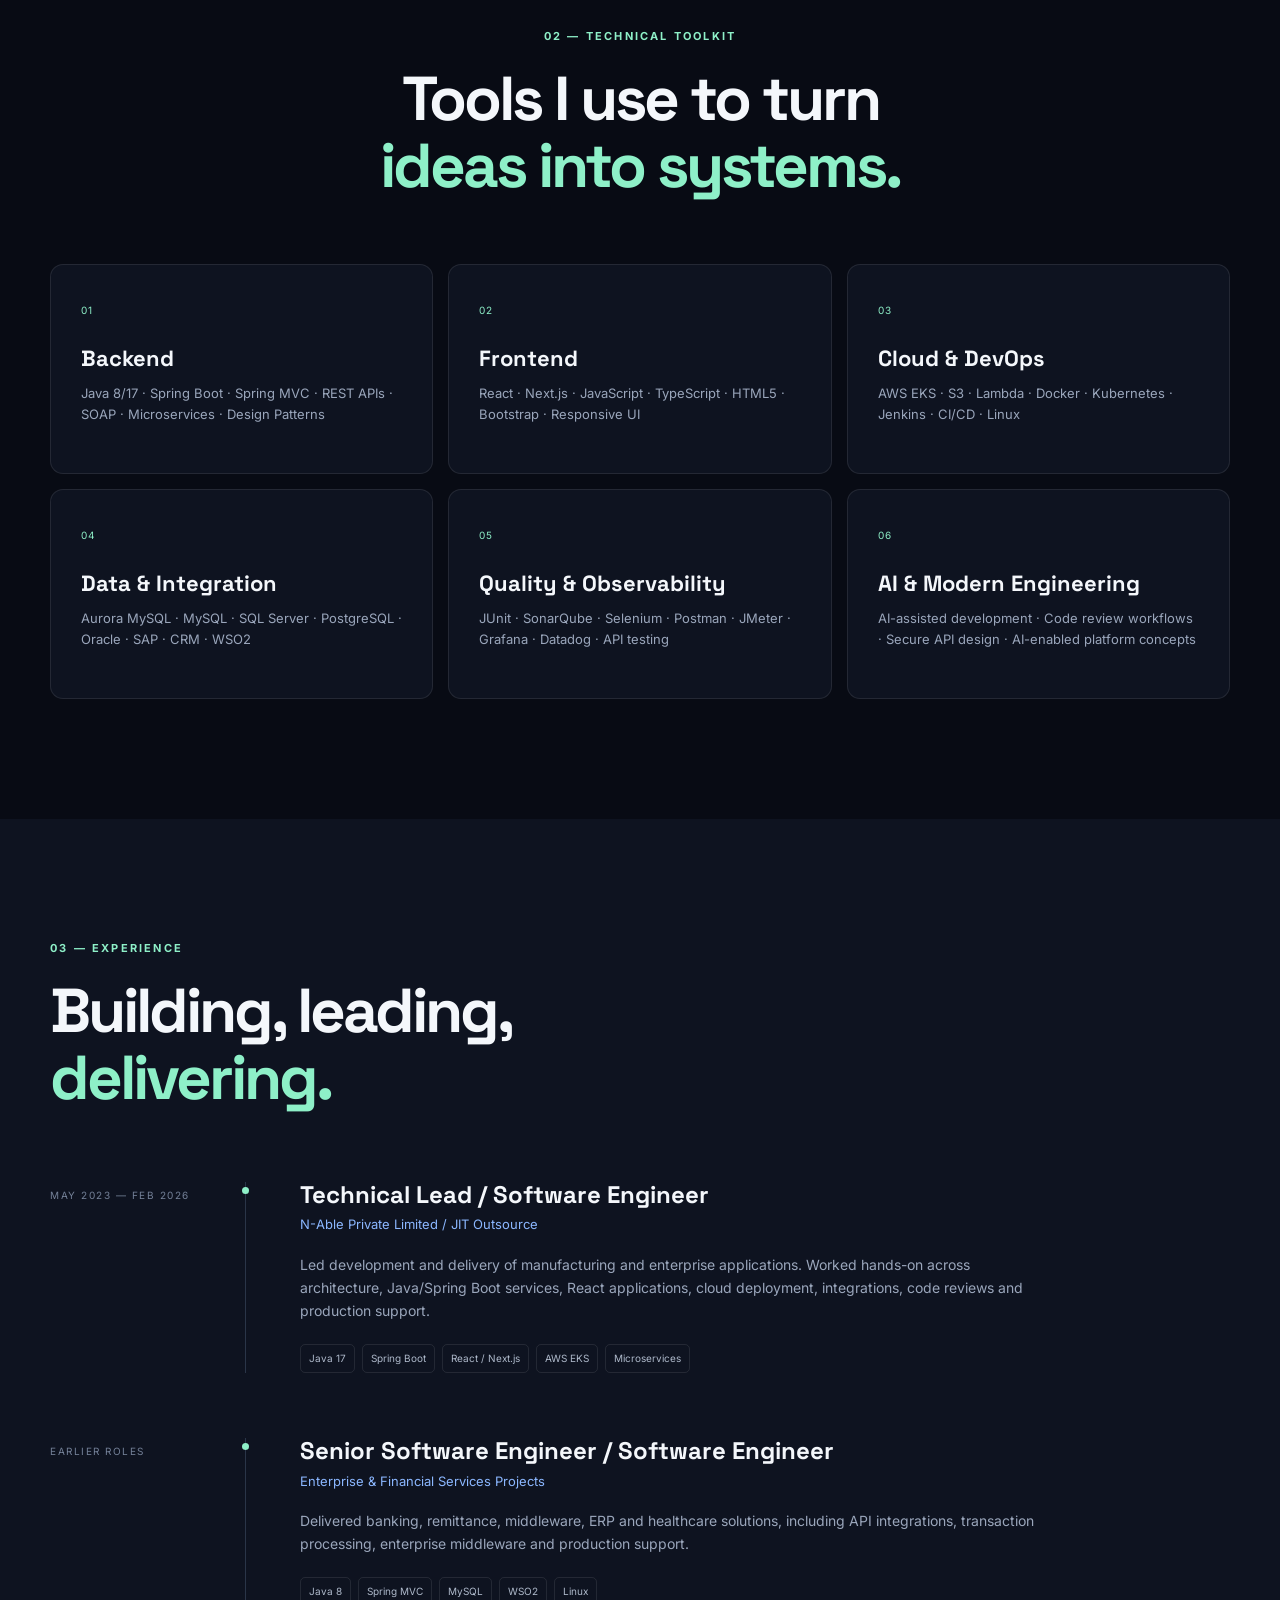
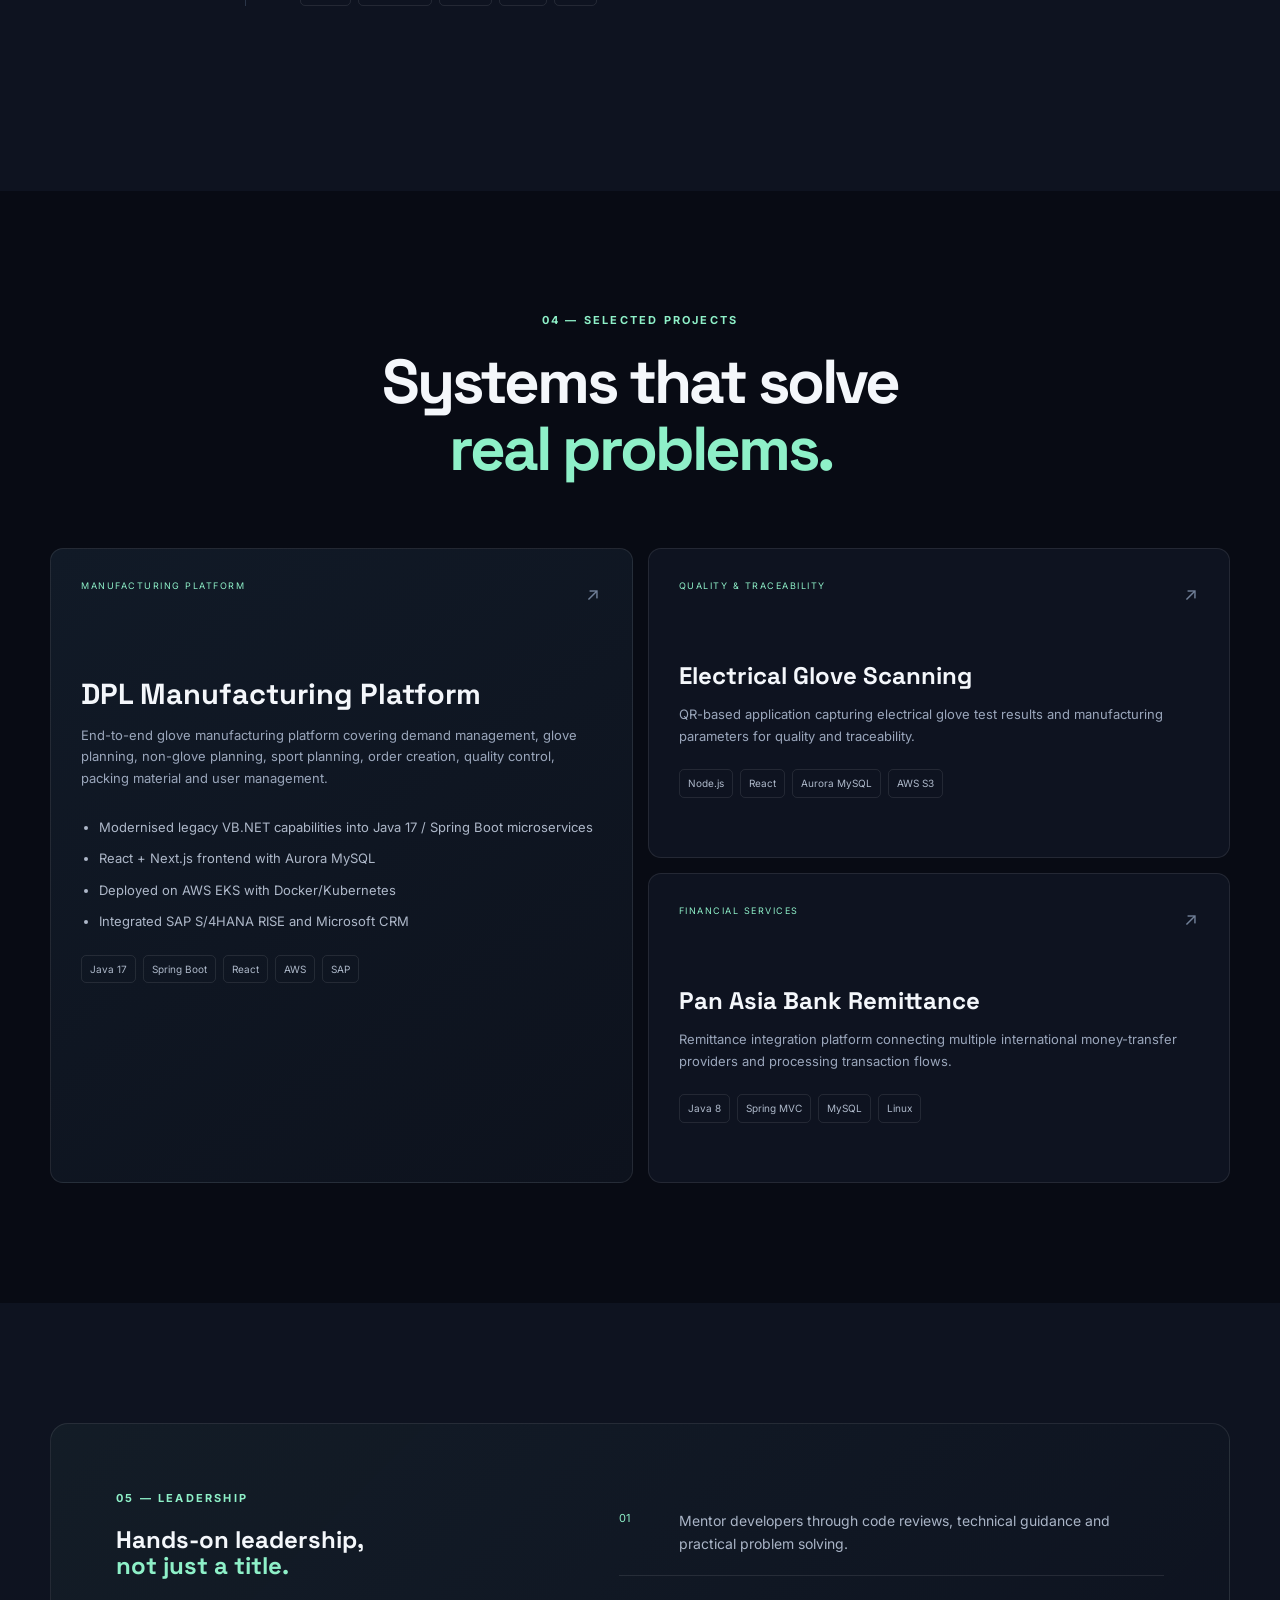
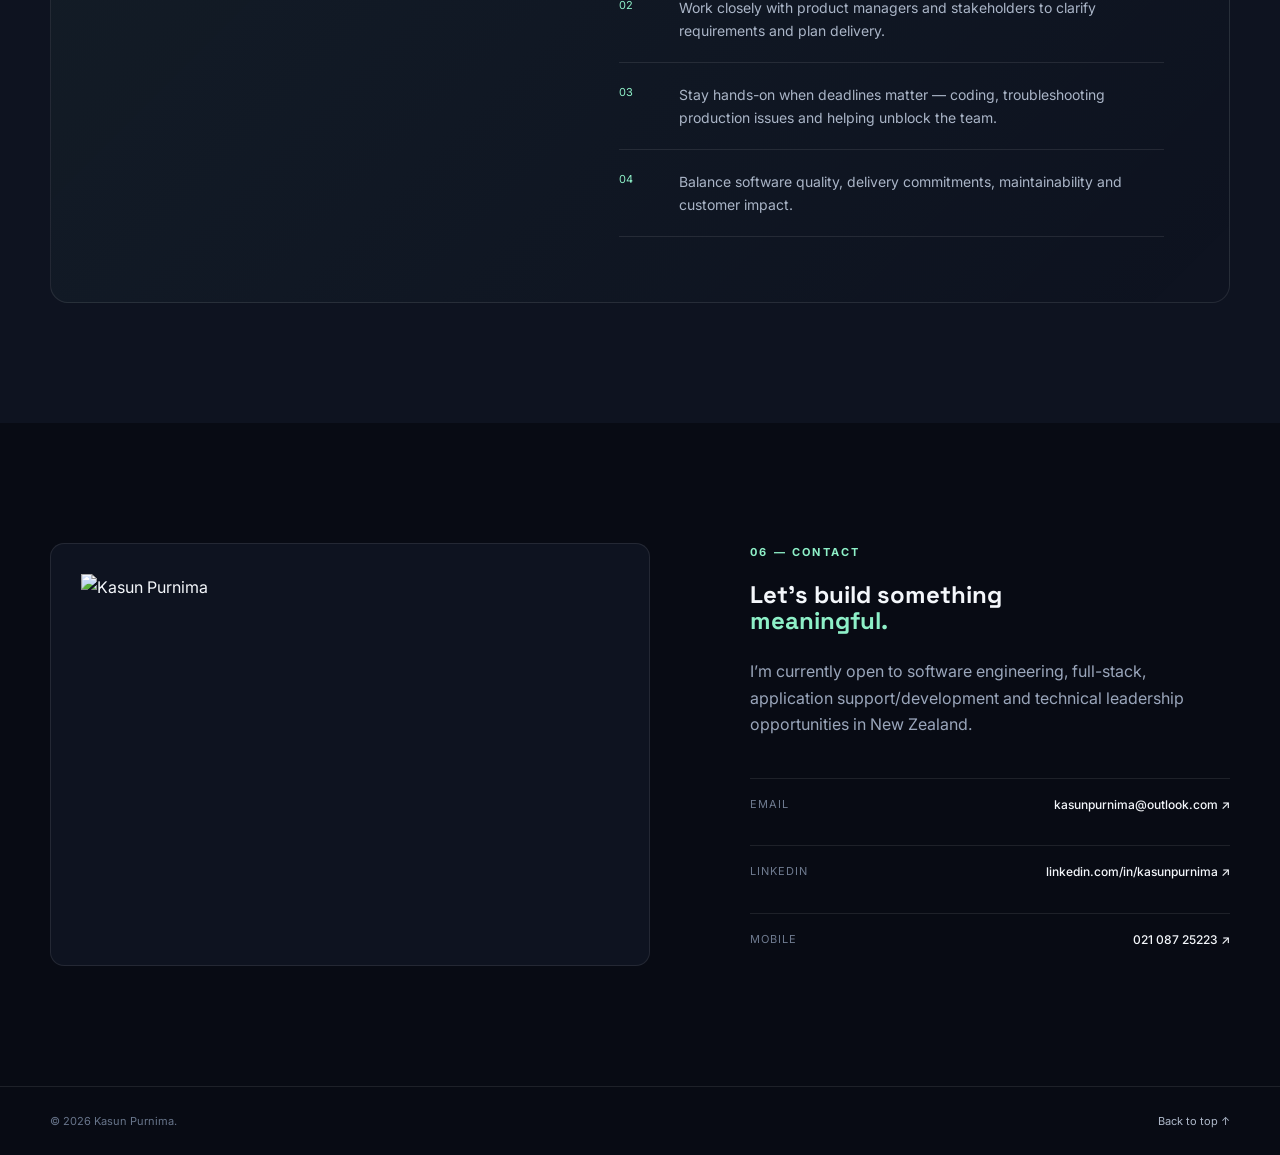
==== commit ec91376c: "Add files via upload" ====
--- a/index.html
+++ b/index.html
@@ -25,7 +25,7 @@
         <a href="#experience">Experience</a>
         <a href="#projects">Projects</a>
         <a href="#contact">Contact</a>
-		<a href="https://canva.link/jlwy9qj548yok9u" target="_blank" >Interactive CV</a>
+		<a href="https://canva.link/jlwy9qj548yok9u" target="_blank" >View CV</a>
         <a class="nav-cta" href="assets/Kasun-Purnima-CV.pdf" download>Download CV</a>
       </div>
     </nav>
@@ -198,7 +198,11 @@
 
     <section class="section contact" id="contact">
       <div class="container contact-grid">
-        <div class="contact-copy reveal">
+  
+        <form class="contact-form reveal" action="mailto:YOUR_EMAIL@example.com" method="post" enctype="text/plain">
+        <img src="assets/profile.jpg" alt="Kasun Purnima" class="contact-profile-photo">
+        </form>
+		      <div class="contact-copy reveal">
           <p class="eyebrow">06 — CONTACT</p>
           <h2>Let’s build something<br><em>meaningful.</em></h2>
           <p>I’m currently open to software engineering, full-stack, application support/development and technical leadership opportunities in New Zealand.</p>
@@ -211,12 +215,6 @@
 </a>
           </div>
         </div>
-        <form class="contact-form reveal" action="mailto:YOUR_EMAIL@example.com" method="post" enctype="text/plain">
-          <label>Name<input type="text" name="name" placeholder="Your name" required></label>
-          <label>Email<input type="email" name="email" placeholder="your@email.com" required></label>
-          <label>Message<textarea name="message" rows="6" placeholder="Tell me about the opportunity..." required></textarea></label>
-          <button class="btn btn-primary" type="submit">Send Message <span>↗</span></button>
-        </form>
       </div>
     </section>
   </main>
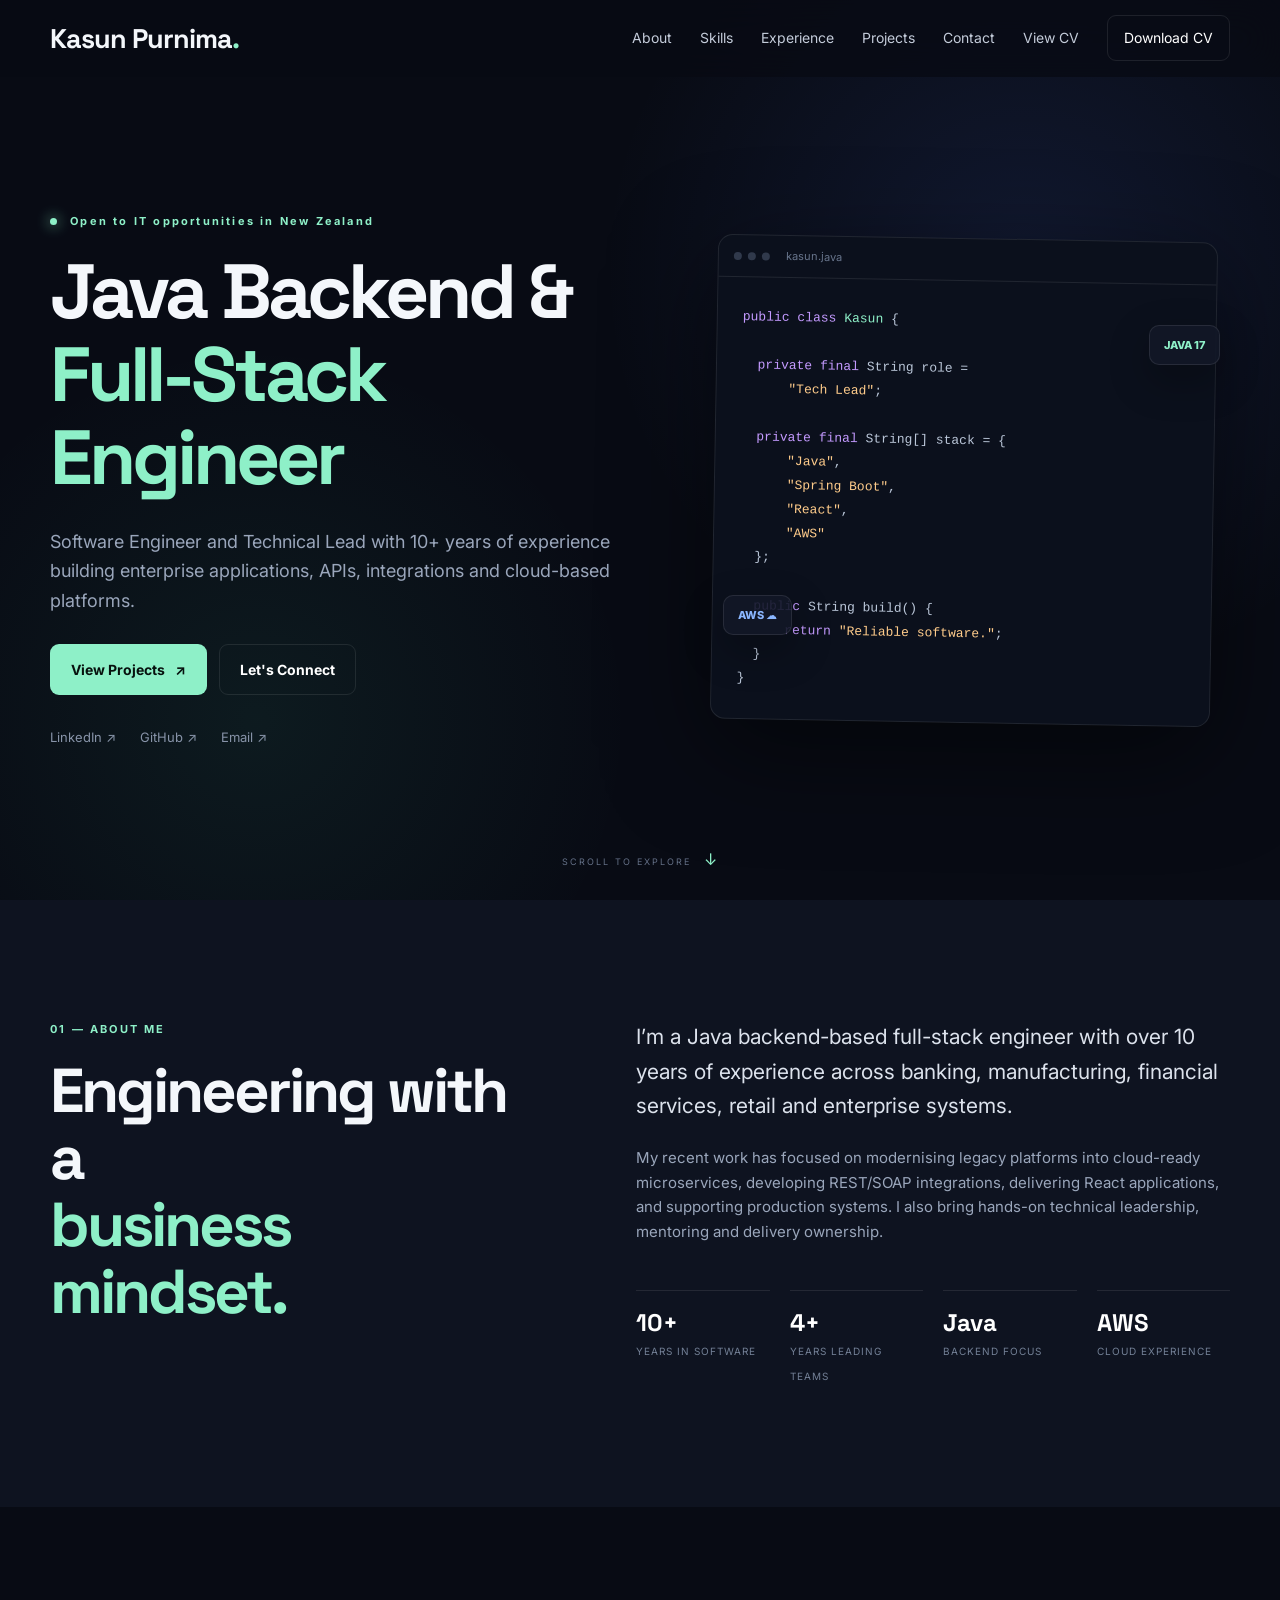
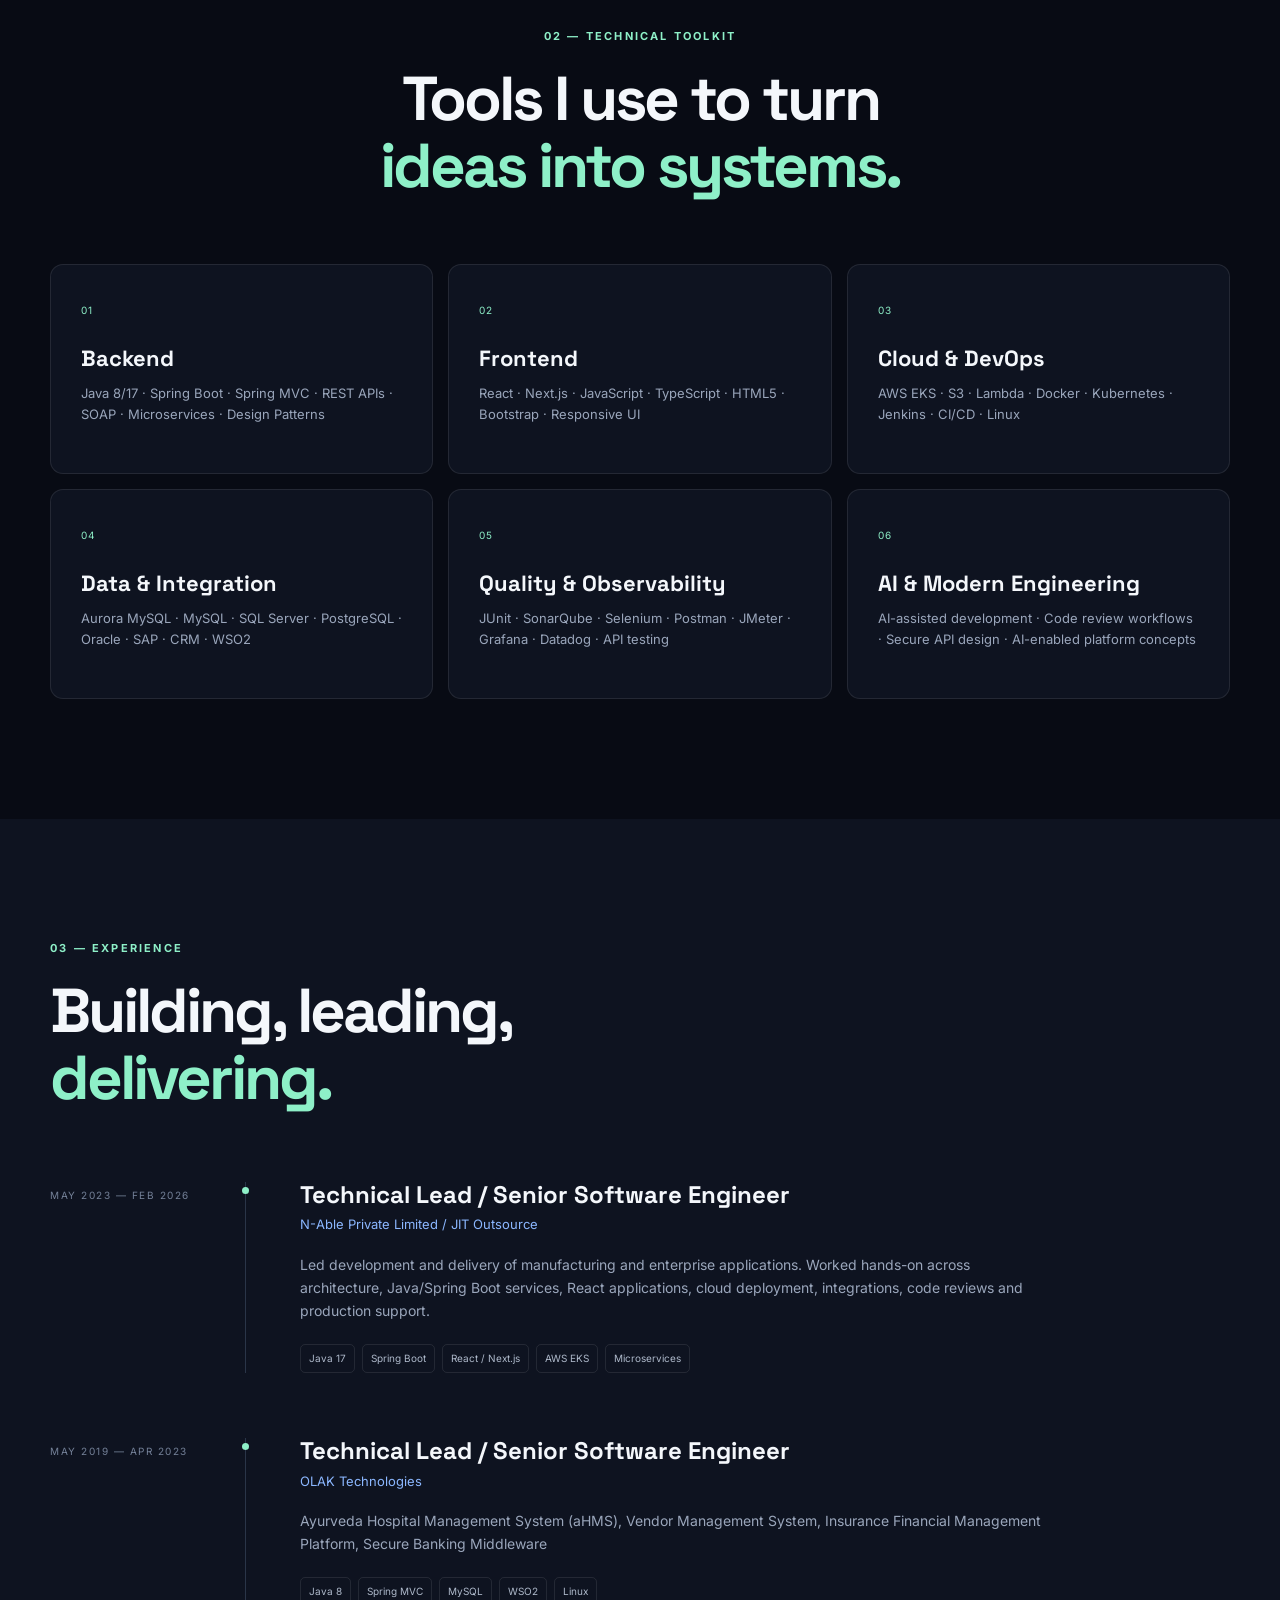
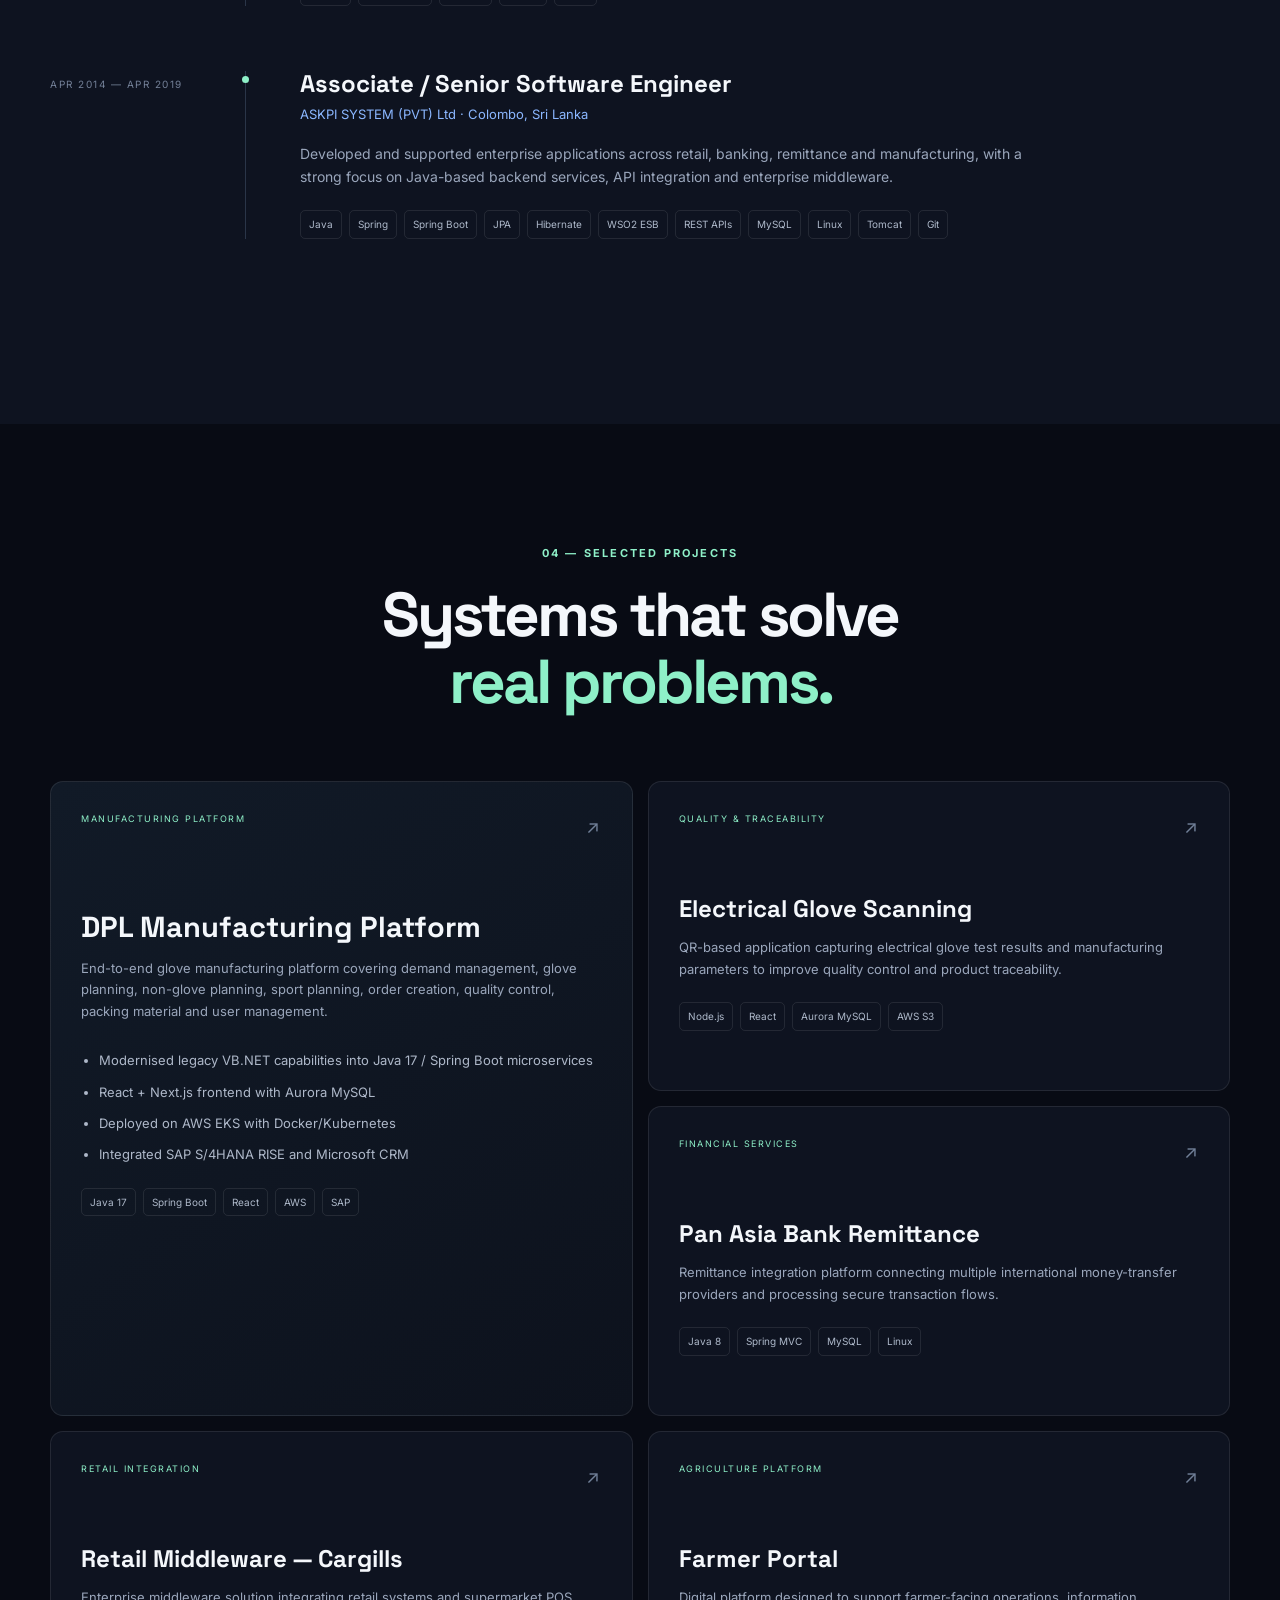
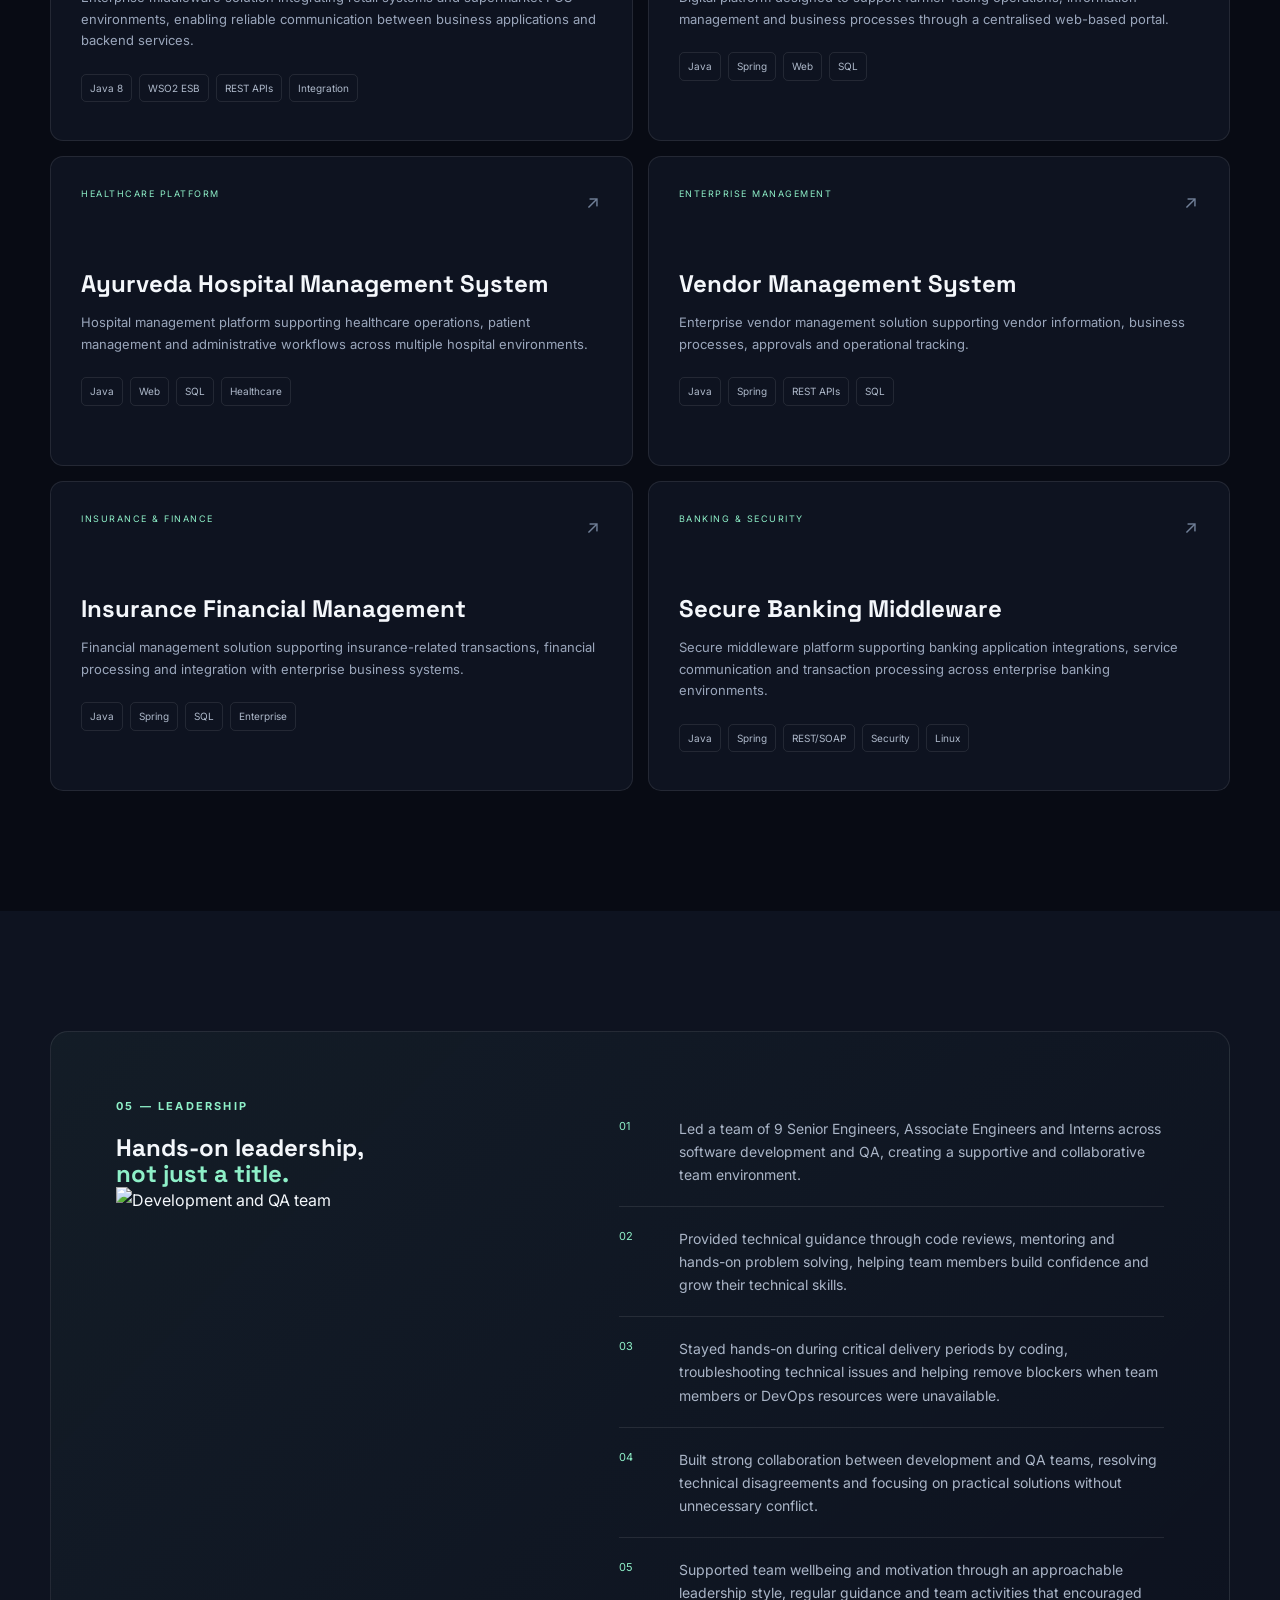
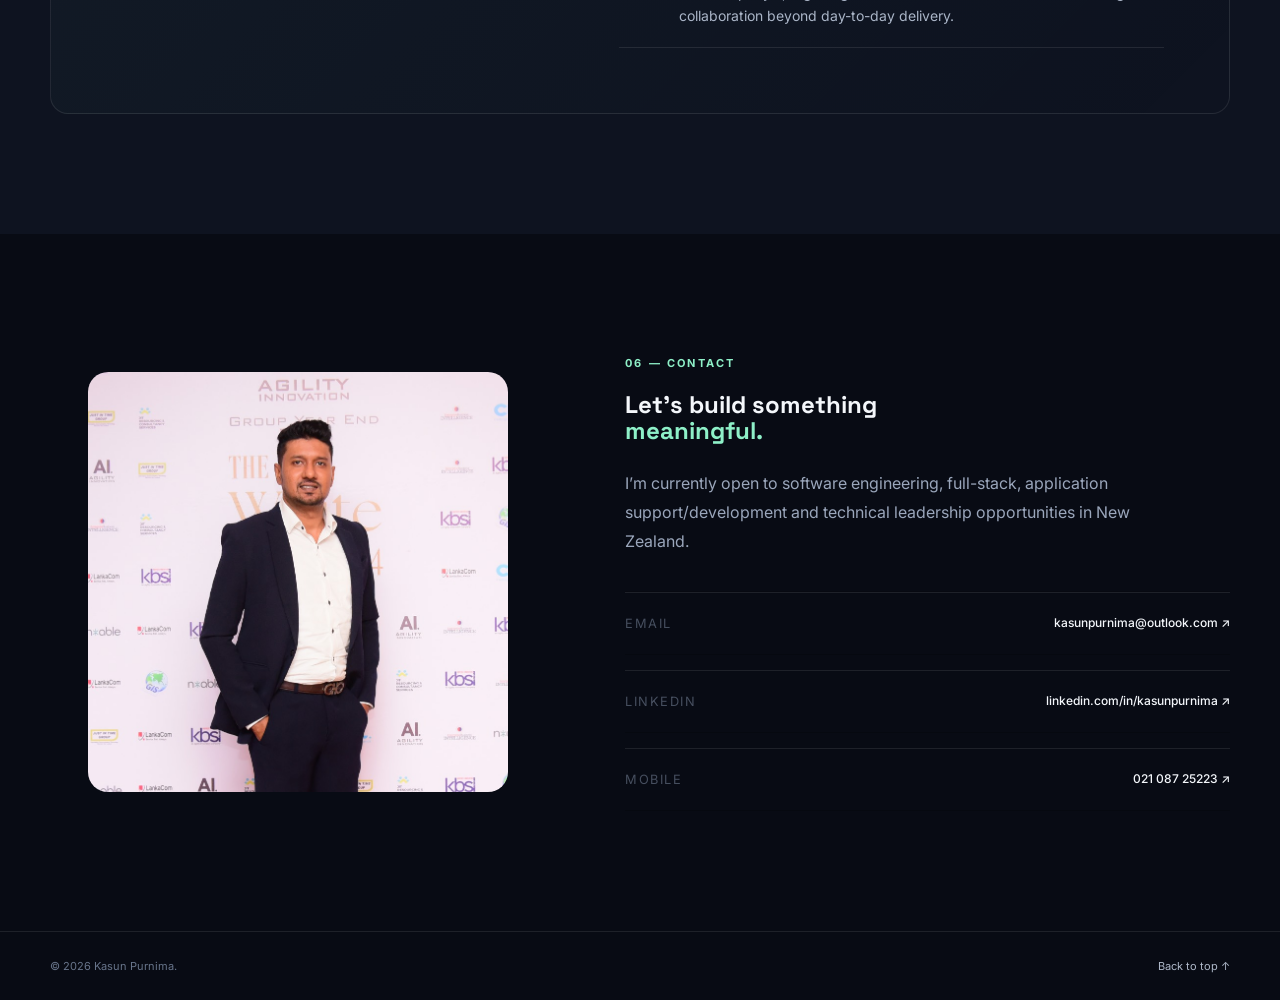
==== commit d6a24d85: "Add files via upload" ====
--- a/index.html
+++ b/index.html
@@ -135,88 +135,423 @@
             <div class="timeline-date">MAY 2023 — FEB 2026</div>
             <div class="timeline-line"><span></span></div>
             <div class="timeline-body">
-              <h3>Technical Lead / Software Engineer</h3><p class="company">N-Able Private Limited / JIT Outsource</p>
+              <h3>Technical Lead / Senior Software Engineer</h3><p class="company">N-Able Private Limited / JIT Outsource</p>
               <p>Led development and delivery of manufacturing and enterprise applications. Worked hands-on across architecture, Java/Spring Boot services, React applications, cloud deployment, integrations, code reviews and production support.</p>
               <div class="tags"><span>Java 17</span><span>Spring Boot</span><span>React / Next.js</span><span>AWS EKS</span><span>Microservices</span></div>
             </div>
           </article>
           <article class="timeline-item reveal">
-            <div class="timeline-date">EARLIER ROLES</div>
+            <div class="timeline-date">MAY 2019 — APR 2023</div>
             <div class="timeline-line"><span></span></div>
             <div class="timeline-body">
-              <h3>Senior Software Engineer / Software Engineer</h3><p class="company">Enterprise &amp; Financial Services Projects</p>
-              <p>Delivered banking, remittance, middleware, ERP and healthcare solutions, including API integrations, transaction processing, enterprise middleware and production support.</p>
+              <h3>Technical Lead / Senior Software Engineer</h3><p class="company">OLAK Technologies</p>
+              <p> Ayurveda Hospital Management System (aHMS), Vendor Management System, Insurance Financial Management 
+Platform, Secure Banking Middleware</p>
               <div class="tags"><span>Java 8</span><span>Spring MVC</span><span>MySQL</span><span>WSO2</span><span>Linux</span></div>
             </div>
           </article>
+		  
+<article class="timeline-item reveal">
+  <div class="timeline-date">APR 2014 — APR 2019</div>
+  <div class="timeline-line"><span></span></div>
+
+  <div class="timeline-body">
+    <h3>Associate / Senior Software Engineer</h3>
+    <p class="company">ASKPI SYSTEM (PVT) Ltd · Colombo, Sri Lanka</p>
+
+    <p>
+      Developed and supported enterprise applications across retail,
+      banking, remittance and manufacturing, with a strong focus on
+      Java-based backend services, API integration and enterprise
+      middleware.
+    </p>
+
+   
+
+    <div class="tags">
+      <span>Java</span>
+      <span>Spring</span>
+      <span>Spring Boot</span>
+      <span>JPA</span>
+      <span>Hibernate</span>
+      <span>WSO2 ESB</span>
+      <span>REST APIs</span>
+      <span>MySQL</span>
+      <span>Linux</span>
+      <span>Tomcat</span>
+      <span>Git</span>
+    </div>
+  </div>
+</article>
+
+
+
+
         </div>
       </div>
     </section>
 
-    <section class="section projects" id="projects">
-      <div class="container">
-        <div class="section-heading center reveal">
-          <p class="eyebrow">04 — SELECTED PROJECTS</p>
-          <h2>Systems that solve<br><em>real problems.</em></h2>
-        </div>
-        <div class="project-grid">
-          <article class="project-card featured reveal">
-            <div class="project-top"><span class="project-type">MANUFACTURING PLATFORM</span><span class="project-arrow">↗</span></div>
-            <h3>DPL Manufacturing Platform</h3>
-            <p>End-to-end glove manufacturing platform covering demand management, glove planning, non-glove planning, sport planning, order creation, quality control, packing material and user management.</p>
-            <ul><li>Modernised legacy VB.NET capabilities into Java 17 / Spring Boot microservices</li><li>React + Next.js frontend with Aurora MySQL</li><li>Deployed on AWS EKS with Docker/Kubernetes</li><li>Integrated SAP S/4HANA RISE and Microsoft CRM</li></ul>
-            <div class="tags"><span>Java 17</span><span>Spring Boot</span><span>React</span><span>AWS</span><span>SAP</span></div>
-          </article>
-         <article class="project-card reveal">
-            <div class="project-top"><span class="project-type">QUALITY &amp; TRACEABILITY</span><span class="project-arrow">↗</span></div>
-            <h3>Electrical Glove Scanning</h3>
-            <p>QR-based application capturing electrical glove test results and manufacturing parameters for quality and traceability.</p>
-            <div class="tags"><span>Node.js</span><span>React</span><span>Aurora MySQL</span><span>AWS S3</span></div>
-          </article>
-          <article class="project-card reveal">
-            <div class="project-top"><span class="project-type">FINANCIAL SERVICES</span><span class="project-arrow">↗</span></div>
-            <h3>Pan Asia Bank Remittance</h3>
-            <p>Remittance integration platform connecting multiple international money-transfer providers and processing transaction flows.</p>
-            <div class="tags"><span>Java 8</span><span>Spring MVC</span><span>MySQL</span><span>Linux</span></div>
-          </article>
-          
-        </div>
-      </div>
-    </section>
-
-    <section class="section leadership">
-      <div class="container leadership-box reveal">
-        <div><p class="eyebrow">05 — LEADERSHIP</p><h2>Hands-on leadership,<br><em>not just a title.</em></h2></div>
-        <div class="leadership-list">
-          <div><span>01</span><p>Mentor developers through code reviews, technical guidance and practical problem solving.</p></div>
-          <div><span>02</span><p>Work closely with product managers and stakeholders to clarify requirements and plan delivery.</p></div>
-          <div><span>03</span><p>Stay hands-on when deadlines matter — coding, troubleshooting production issues and helping unblock the team.</p></div>
-          <div><span>04</span><p>Balance software quality, delivery commitments, maintainability and customer impact.</p></div>
-        </div>
-      </div>
-    </section>
-
-    <section class="section contact" id="contact">
-      <div class="container contact-grid">
-  
-        <form class="contact-form reveal" action="mailto:YOUR_EMAIL@example.com" method="post" enctype="text/plain">
-        <img src="assets/profile.jpg" alt="Kasun Purnima" class="contact-profile-photo">
-        </form>
-		      <div class="contact-copy reveal">
-          <p class="eyebrow">06 — CONTACT</p>
-          <h2>Let’s build something<br><em>meaningful.</em></h2>
-          <p>I’m currently open to software engineering, full-stack, application support/development and technical leadership opportunities in New Zealand.</p>
-          <div class="contact-links">
-            <a href="mailto:YOUR_EMAIL@example.com"><span>Email</span><strong>kasunpurnima@outlook.com ↗</strong></a>
-            <a href="https://www.linkedin.com/in/kasunpurnima/" target="_blank" rel="noreferrer"><span>LinkedIn</span><strong>linkedin.com/in/kasunpurnima ↗</strong></a>
-          <a href="tel:+642108725223" rel="noreferrer">
-  <span>Mobile</span>
-  <strong>021 087 25223 ↗</strong>
-</a>
-          </div>
-        </div>
-      </div>
-    </section>
+   <section class="section projects" id="projects">
+  <div class="container">
+
+
+<div class="section-heading center reveal">
+  <p class="eyebrow">04 — SELECTED PROJECTS</p>
+  <h2>Systems that solve<br><em>real problems.</em></h2>
+</div>
+
+<div class="project-grid">
+
+  <!-- DPL Manufacturing Platform -->
+  <article class="project-card featured reveal">
+    <div class="project-top">
+      <span class="project-type">MANUFACTURING PLATFORM</span>
+      <span class="project-arrow">↗</span>
+    </div>
+
+    <h3>DPL Manufacturing Platform</h3>
+
+    <p>
+      End-to-end glove manufacturing platform covering demand management,
+      glove planning, non-glove planning, sport planning, order creation,
+      quality control, packing material and user management.
+    </p>
+
+    <ul>
+      <li>Modernised legacy VB.NET capabilities into Java 17 / Spring Boot microservices</li>
+      <li>React + Next.js frontend with Aurora MySQL</li>
+      <li>Deployed on AWS EKS with Docker/Kubernetes</li>
+      <li>Integrated SAP S/4HANA RISE and Microsoft CRM</li>
+    </ul>
+
+    <div class="tags">
+      <span>Java 17</span>
+      <span>Spring Boot</span>
+      <span>React</span>
+      <span>AWS</span>
+      <span>SAP</span>
+    </div>
+  </article>
+
+
+  <!-- Electrical Glove Scanning -->
+  <article class="project-card reveal">
+    <div class="project-top">
+      <span class="project-type">QUALITY &amp; TRACEABILITY</span>
+      <span class="project-arrow">↗</span>
+    </div>
+
+    <h3>Electrical Glove Scanning</h3>
+
+    <p>
+      QR-based application capturing electrical glove test results and
+      manufacturing parameters to improve quality control and product
+      traceability.
+    </p>
+
+    <div class="tags">
+      <span>Node.js</span>
+      <span>React</span>
+      <span>Aurora MySQL</span>
+      <span>AWS S3</span>
+    </div>
+  </article>
+
+
+  <!-- Pan Asia Bank Remittance -->
+  <article class="project-card reveal">
+    <div class="project-top">
+      <span class="project-type">FINANCIAL SERVICES</span>
+      <span class="project-arrow">↗</span>
+    </div>
+
+    <h3>Pan Asia Bank Remittance</h3>
+
+    <p>
+      Remittance integration platform connecting multiple international
+      money-transfer providers and processing secure transaction flows.
+    </p>
+
+    <div class="tags">
+      <span>Java 8</span>
+      <span>Spring MVC</span>
+      <span>MySQL</span>
+      <span>Linux</span>
+    </div>
+  </article>
+
+
+  <!-- Retail Middleware -->
+  <article class="project-card reveal">
+    <div class="project-top">
+      <span class="project-type">RETAIL INTEGRATION</span>
+      <span class="project-arrow">↗</span>
+    </div>
+
+    <h3>Retail Middleware — Cargills</h3>
+
+    <p>
+      Enterprise middleware solution integrating retail systems and
+      supermarket POS environments, enabling reliable communication
+      between business applications and backend services.
+    </p>
+
+    <div class="tags">
+      <span>Java 8</span>
+      <span>WSO2 ESB</span>
+      <span>REST APIs</span>
+      <span>Integration</span>
+    </div>
+  </article>
+
+
+  <!-- Farmer Portal -->
+  <article class="project-card reveal">
+    <div class="project-top">
+      <span class="project-type">AGRICULTURE PLATFORM</span>
+      <span class="project-arrow">↗</span>
+    </div>
+
+    <h3>Farmer Portal</h3>
+
+    <p>
+      Digital platform designed to support farmer-facing operations,
+      information management and business processes through a centralised
+      web-based portal.
+    </p>
+
+    <div class="tags">
+      <span>Java</span>
+      <span>Spring</span>
+      <span>Web</span>
+      <span>SQL</span>
+    </div>
+  </article>
+
+
+  <!-- Ayurveda Hospital Management -->
+  <article class="project-card reveal">
+    <div class="project-top">
+      <span class="project-type">HEALTHCARE PLATFORM</span>
+      <span class="project-arrow">↗</span>
+    </div>
+
+    <h3>Ayurveda Hospital Management System</h3>
+
+    <p>
+      Hospital management platform supporting healthcare operations,
+      patient management and administrative workflows across multiple
+      hospital environments.
+    </p>
+
+    <div class="tags">
+      <span>Java</span>
+      <span>Web</span>
+      <span>SQL</span>
+      <span>Healthcare</span>
+    </div>
+  </article>
+
+
+  <!-- Vendor Management -->
+  <article class="project-card reveal">
+    <div class="project-top">
+      <span class="project-type">ENTERPRISE MANAGEMENT</span>
+      <span class="project-arrow">↗</span>
+    </div>
+
+    <h3>Vendor Management System</h3>
+
+    <p>
+      Enterprise vendor management solution supporting vendor information,
+      business processes, approvals and operational tracking.
+    </p>
+
+    <div class="tags">
+      <span>Java</span>
+      <span>Spring</span>
+      <span>REST APIs</span>
+      <span>SQL</span>
+    </div>
+  </article>
+
+
+  <!-- Insurance Financial Management -->
+  <article class="project-card reveal">
+    <div class="project-top">
+      <span class="project-type">INSURANCE &amp; FINANCE</span>
+      <span class="project-arrow">↗</span>
+    </div>
+
+    <h3>Insurance Financial Management</h3>
+
+    <p>
+      Financial management solution supporting insurance-related
+      transactions, financial processing and integration with enterprise
+      business systems.
+    </p>
+
+    <div class="tags">
+      <span>Java</span>
+      <span>Spring</span>
+      <span>SQL</span>
+      <span>Enterprise</span>
+    </div>
+  </article>
+
+
+  <!-- Secure Banking Middleware -->
+  <article class="project-card reveal">
+    <div class="project-top">
+      <span class="project-type">BANKING &amp; SECURITY</span>
+      <span class="project-arrow">↗</span>
+    </div>
+
+    <h3>Secure Banking Middleware</h3>
+
+    <p>
+      Secure middleware platform supporting banking application
+      integrations, service communication and transaction processing
+      across enterprise banking environments.
+    </p>
+
+    <div class="tags">
+      <span>Java</span>
+      <span>Spring</span>
+      <span>REST/SOAP</span>
+      <span>Security</span>
+      <span>Linux</span>
+    </div>
+  </article>
+
+</div>
+
+  </div>
+</section>
+
+
+<section class="section leadership">
+  <div class="container leadership-box reveal">
+
+    <div class="leadership-heading">
+      <p class="eyebrow">05 — LEADERSHIP</p>
+
+      <h2>
+        Hands-on leadership,<br>
+        <em>not just a title.</em>
+      </h2>
+
+      <div class="leadership-team-photo">
+        <img src="assets/team-photo.jpeg"
+             alt="Development and QA team"
+             loading="lazy">
+      </div>
+    </div>
+
+    <div class="leadership-list">
+
+      <div>
+        <span>01</span>
+        <p>
+          Led a team of 9 Senior Engineers, Associate Engineers and Interns
+          across software development and QA, creating a supportive and
+          collaborative team environment.
+        </p>
+      </div>
+
+      <div>
+        <span>02</span>
+        <p>
+          Provided technical guidance through code reviews, mentoring and
+          hands-on problem solving, helping team members build confidence
+          and grow their technical skills.
+        </p>
+      </div>
+
+
+      <div>
+        <span>03</span>
+        <p>
+          Stayed hands-on during critical delivery periods by coding,
+          troubleshooting technical issues and helping remove blockers
+          when team members or DevOps resources were unavailable.
+        </p>
+      </div>
+
+      <div>
+        <span>04</span>
+        <p>
+          Built strong collaboration between development and QA teams,
+          resolving technical disagreements and focusing on practical
+          solutions without unnecessary conflict.
+        </p>
+      </div>
+
+      <div>
+        <span>05</span>
+        <p>
+          Supported team wellbeing and motivation through an approachable
+          leadership style, regular guidance and team activities that
+          encouraged collaboration beyond day-to-day delivery.
+        </p>
+      </div>
+
+    </div>
+  </div>
+</section>
+
+
+
+<section class="section contact" id="contact">
+  <div class="container contact-grid">
+
+    <!-- Left: Profile Photo -->
+    <div class="contact-photo reveal">
+      <img
+        src="assets/profile.jpeg"
+        alt="Kasun Purnima"
+        class="contact-profile-photo"
+      >
+    </div>
+
+    <!-- Right: Contact Details -->
+    <div class="contact-copy reveal">
+      <p class="eyebrow">06 — CONTACT</p>
+
+      <h2>Let’s build something<br><em>meaningful.</em></h2>
+
+      <p>
+        I’m currently open to software engineering, full-stack,
+        application support/development and technical leadership
+        opportunities in New Zealand.
+      </p>
+
+      <div class="contact-links">
+
+        <a href="mailto:kasunpurnima@outlook.com">
+          <span>Email</span>
+          <strong>kasunpurnima@outlook.com ↗</strong>
+        </a>
+
+        <a
+          href="https://www.linkedin.com/in/kasunpurnima/"
+          target="_blank"
+          rel="noreferrer"
+        >
+          <span>LinkedIn</span>
+          <strong>linkedin.com/in/kasunpurnima ↗</strong>
+        </a>
+
+        <a href="tel:+642108725223">
+          <span>Mobile</span>
+          <strong>021 087 25223 ↗</strong>
+        </a>
+
+      </div>
+    </div>
+
+  </div>
+</section>
   </main>
 
   <footer>
--- a/style.css
+++ b/style.css
@@ -25,3 +25,139 @@
 .reveal{opacity:0;transform:translateY(18px);transition:opacity .7s ease,transform .7s ease}.reveal.visible{opacity:1;transform:none}
 @media(max-width:900px){.nav-links{gap:16px}.hero-grid,.two-col,.contact-grid,.leadership-box{grid-template-columns:1fr;gap:45px}.hero-card{height:430px}.stats{grid-template-columns:repeat(2,1fr)}.skill-grid{grid-template-columns:1fr 1fr}.leadership-box{padding:40px}.contact-grid{gap:55px}}
 @media(max-width:700px){.container{width:min(var(--max),calc(100% - 30px))}.nav{height:68px}.menu-toggle{display:block}.nav-links{display:none;position:absolute;top:68px;left:15px;right:15px;background:#0d1320;border:1px solid var(--line);border-radius:10px;padding:15px;flex-direction:column;align-items:stretch;gap:5px}.nav-links.open{display:flex}.nav-links a{padding:11px}.nav-cta{text-align:center}.hero{padding-top:110px}.hero-grid{grid-template-columns:1fr}.hero-card{height:350px}.code-window pre{font-size:11px}.badge-java{top:45px;right:0}.badge-cloud{bottom:35px;left:0}h1{letter-spacing:-2.5px}.section{padding:85px 0}.skill-grid,.project-grid{grid-template-columns:1fr}.project-card.featured{grid-row:auto;min-height:auto}.timeline-item{grid-template-columns:1fr;gap:12px}.timeline-line{display:none}.timeline-date{padding:0}.stats{gap:15px}.contact-links a{display:block}.contact-links strong{display:block;margin-top:5px}.footer-inner{gap:20px;flex-direction:column}}
+/* =========================
+   CONTACT SECTION
+========================= */
+
+.contact-grid {
+  display: grid;
+  grid-template-columns: 0.9fr 1.1fr;
+  gap: 80px;
+  align-items: center;
+}
+
+/* Left photo */
+
+.contact-photo {
+  display: flex;
+  justify-content: center;
+  align-items: center;
+}
+
+.contact-profile-photo {
+  width: 100%;
+  max-width: 420px;
+  aspect-ratio: 1 / 1;
+  object-fit: cover;
+  border-radius: 20px;
+  display: block;
+}
+
+/* Right content */
+
+.contact-copy {
+  max-width: 650px;
+}
+
+.contact-copy h2 {
+  margin-bottom: 25px;
+}
+
+.contact-copy > p:not(.eyebrow) {
+  margin-bottom: 35px;
+  line-height: 1.8;
+}
+
+/* Contact links */
+
+.contact-links {
+  display: flex;
+  flex-direction: column;
+  border-top: 1px solid rgba(0, 0, 0, 0.15);
+}
+
+.contact-links a {
+  display: flex;
+  justify-content: space-between;
+  align-items: center;
+  gap: 20px;
+  padding: 20px 0;
+  border-bottom: 1px solid rgba(0, 0, 0, 0.15);
+  text-decoration: none;
+}
+
+.contact-links a span {
+  font-size: 0.8rem;
+  text-transform: uppercase;
+  letter-spacing: 0.12em;
+  opacity: 0.6;
+}
+
+.contact-links a strong {
+  font-weight: 500;
+  text-align: right;
+}
+
+/* =========================
+   MOBILE
+========================= */
+
+@media (max-width: 768px) {
+
+  .contact-grid {
+    grid-template-columns: 1fr;
+    gap: 45px;
+  }
+
+  .contact-photo {
+    justify-content: center;
+  }
+
+  .contact-profile-photo {
+    max-width: 280px;
+  }
+
+  .contact-links a {
+    flex-direction: column;
+    align-items: flex-start;
+    gap: 7px;
+  }
+
+  .contact-links a strong {
+    text-align: left;
+    word-break: break-word;
+  }
+}
+
+```css
+/* Leadership Team Photo */
+.leadership-team-photo {
+  margin-top: 35px;
+  width: 100%;
+  max-width: 620px;
+  overflow: hidden;
+  border-radius: 18px;
+}
+
+.leadership-team-photo img {
+  display: block;
+  width: 100%;
+  height: auto;
+  aspect-ratio: 16 / 9;
+  object-fit: cover;
+  transition: transform 0.5s ease;
+}
+
+.leadership-team-photo:hover img {
+  transform: scale(1.03);
+}
+
+/* Mobile */
+@media (max-width: 768px) {
+  .leadership-team-photo {
+    margin-top: 25px;
+    max-width: 100%;
+    border-radius: 14px;
+  }
+}
+```
